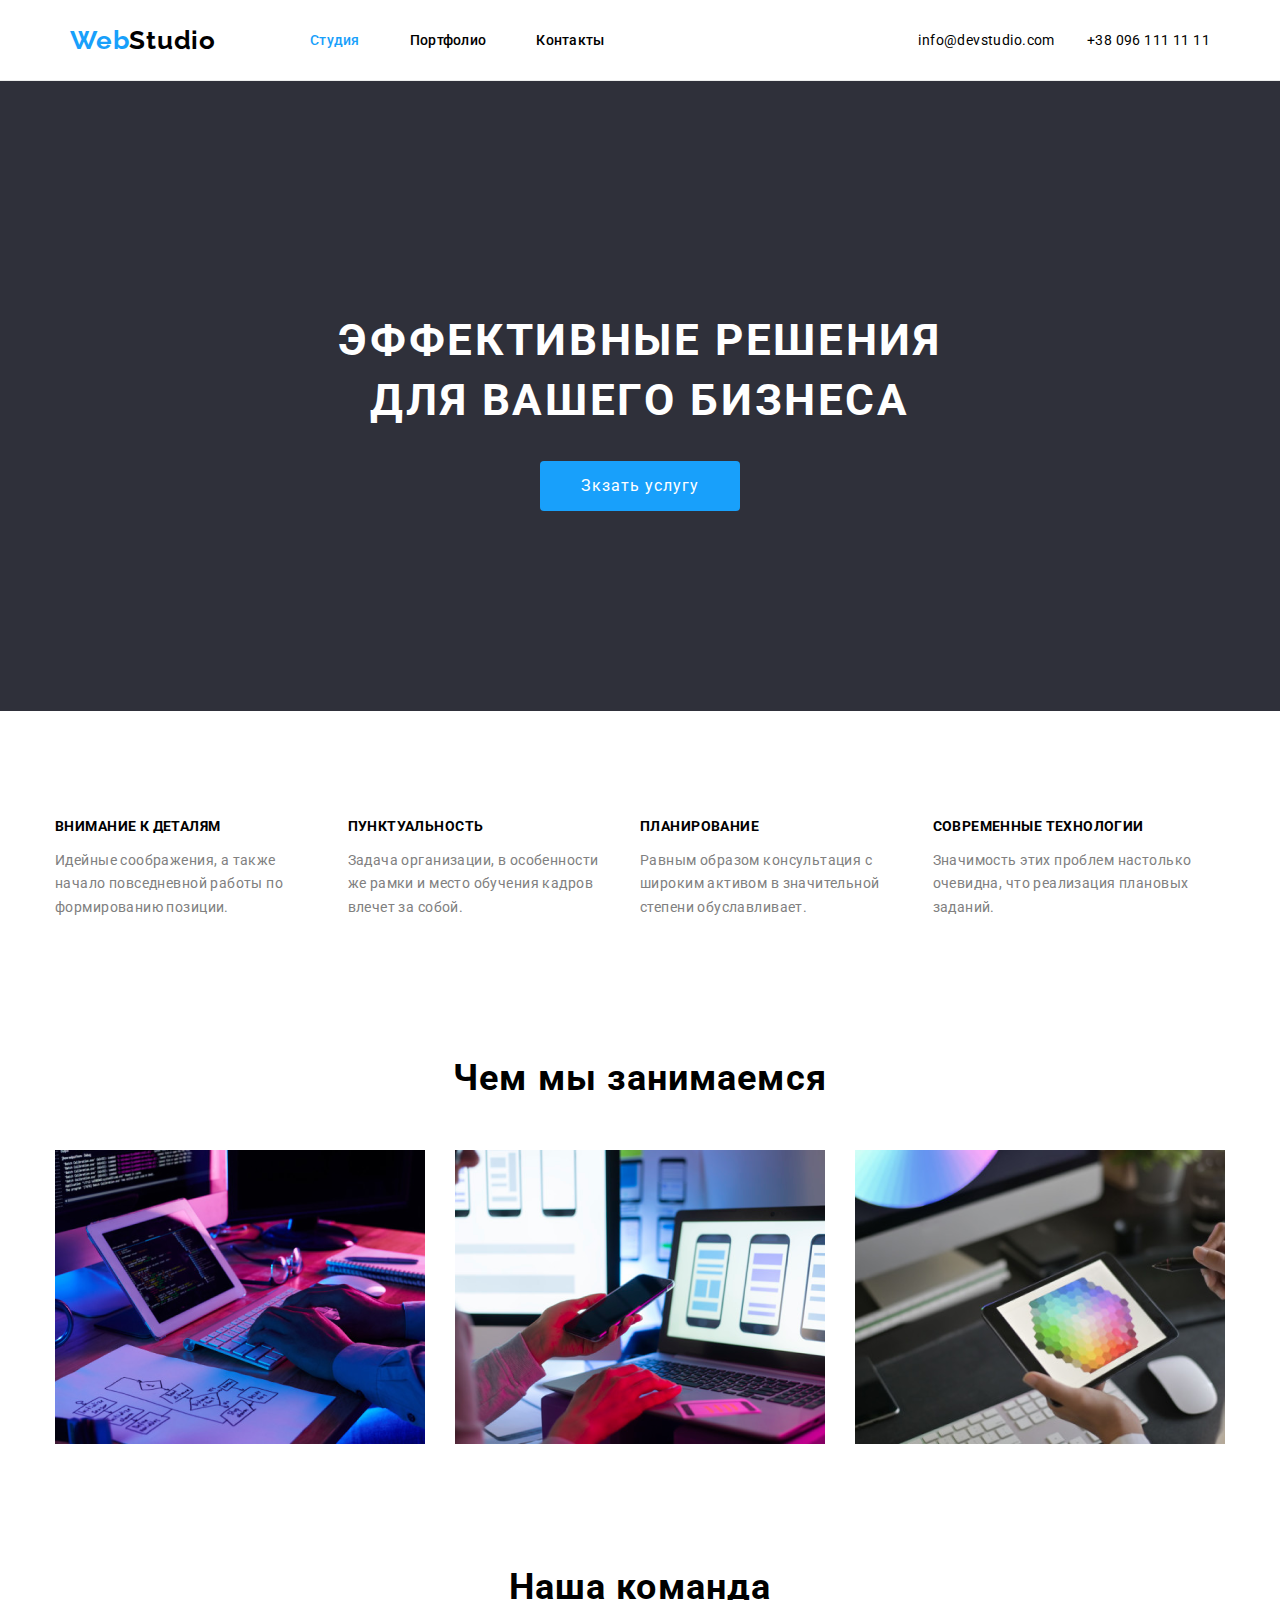
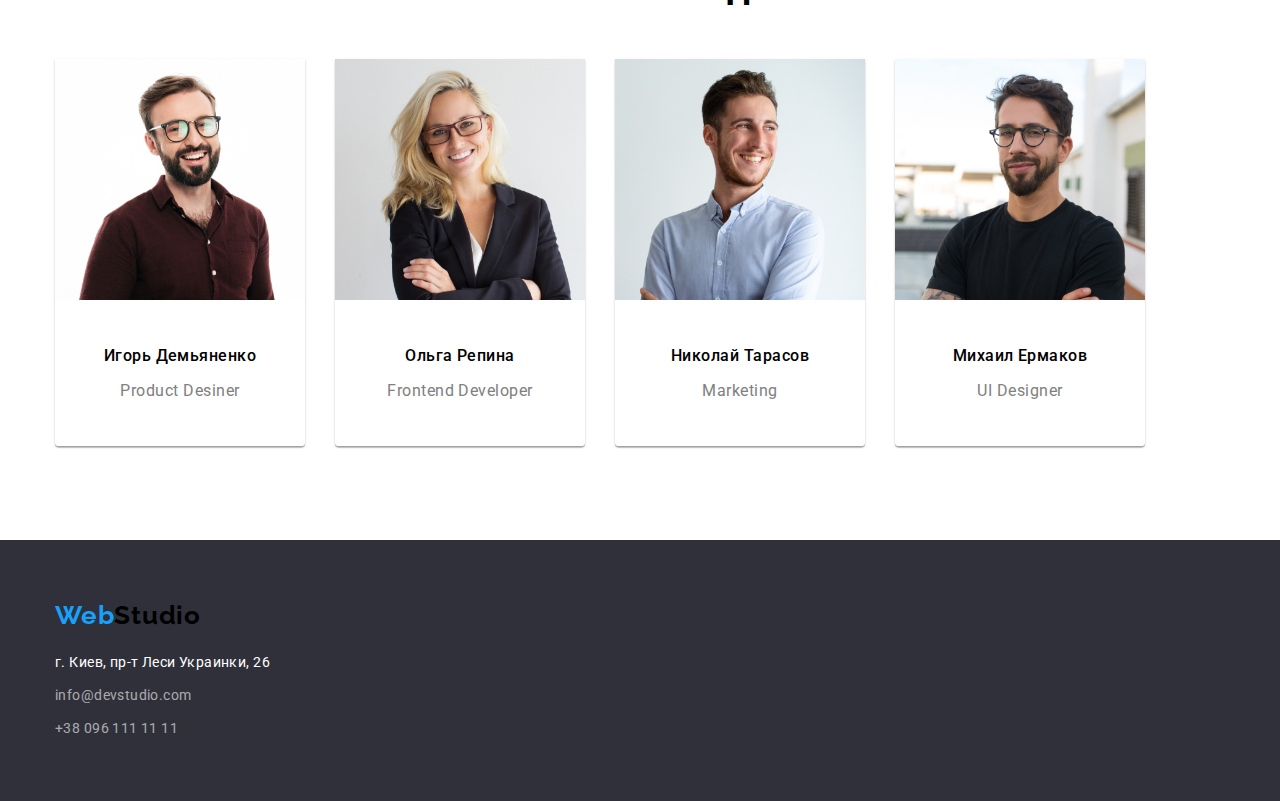
==== index.html @ 3cc39a69 "new hw" ====
<!DOCTYPE html>
<html lang="en">
<head>
    <meta charset="UTF-8">
    <meta name="viewport" content="width=device-width, initial-scale=1.0">
    <title>Document</title>
<link rel="preconnect" href="https://fonts.gstatic.com">
<link
    href="https://fonts.googleapis.com/css2?family=Raleway:wght@400;700;900&family=Roboto:wght@400;500;700;900&display=swap"
    rel="stylesheet">
    <link rel="stylesheet" href="https://cdnjs.cloudflare.com/ajax/libs/modern-normalize/1.0.0/modern-normalize.min.css">
    <link rel="stylesheet" href="./style.css">
</head>
<body>
    <header class="page-header">
            <div class="container header flex">
         <nav class="container main-nav flex">    
            <a href="/" class="logo-web">Web<span class="logo-studio">Studio</span></a>

             <ul class="site-nav list flex">
                 <li class="nav-item"> 
                     <a class="nav-link current" href=""class="link">Студия</a></li>
                <li class="nav-item"> <a class="nav-link" href="./portfolio.html" class="link">Портфолио</a></li>
            <li class="nav-item"> <a class="nav-link" href="" class="link">Контакты</a></li>
            </ul>
            
            <ul class="auth-nav list flex">
                <li class="item"><a href=""class="link">info@devstudio.com</a></li>
                <li class="item"><a href=""class="link">+38 096 111 11 11</a></li>
            </ul>
            </nav>
        </div>
         </header>
         <main>
             <section class="hero">
                 <div class="hero-container">
                 <h1 class="main-title">Эффективные решения <br> для вашего бизнеса</h1>
               <a href="" class="btn-hero"> Зкзать услугу </a>
            </div>
             </section>
             <section class="section">
                 <div class="container advantages">
                 <ul class="advantages-list list">
                     <li class="item">
                         <h3 class="advantages-title">Внимание к деталям</h3>
                         <p class="advantages-contente">Идейные соображения, а также начало повседневной работы по формированию позиции.</p>
                     </li>
                    <li class="item">
                        <h3 class="advantages-title" >Пунктуальность</h3>
                        <p class="advantages-contente" >Задача организации, в особенности же рамки и место обучения кадров влечет за собой.</p>
                    </li>
                    <li class="item">
                        <h3 class="advantages-title" >Планирование</h3>
                        <p class="advantages-contente" >Равным образом консультация с широким активом в значительной степени обуславливает.</p>
                    </li>
                    <li class="item">
                        <h3 class="advantages-title">Современные технологии</h3>
                        <p class="advantages-contente">Значимость этих проблем настолько очевидна, что реализация плановых заданий.</p>
                    </li>
                 </ul>  
                </div>
             </section>
          
             <section class="section">
                 <div class="container">
                 <h2 class="section-title">Чем мы занимаемся</h2>
                 <ul class="activiti-list list flex">
                     <li class="activiti-item">
                         <img src="./img/box 1.png" alt="" width="370">
                     </li>
                     <li class="activiti-item" ><img src="./img/img.png" alt="" width="370" >

                     </li>
                     <li class="activiti-item"><img src="./img/img (1).png" alt="" width="370"></li>
                                                 
                </ul> 
             </section>
            <section>
                <div class="container comanda" >
                <h2 class="section-title">Наша команда</h2>
                <ul class="our-comanda list">
                    <li class="our-comanda-item">
                        <img src="./img/img.jpg" alt="Игорь Демьяненко" width="250">

                        <div class="comanda-card">

                        <h3 class="name">Игорь Демьяненко</h3>
                        <p class="profession">Product Desiner</p>

                       </div>
                    </li>
                    <li class="our-comanda-item">
                        <img src="./img/imgk.jpg" alt="Ольга Репина" width="250">

                        <div class="comanda-card">

                        <h3 class="name">Ольга Репина</h3>
                    <p class="profession">Frontend Developer</p>
                </div>
                </li>
                    <li class="our-comanda-item">
                        <img src="./img/img (1).jpg" alt="Николай Тарасов" width="250">

                        <div class="comanda-card" >
                        <h3 class="name">Николай Тарасов</h3>
                        <p class="profession">Marketing</p>
                    </div>
                    </li>
                    <li class="our-comanda-item">
                        <img src="./img/mi.jpg" alt="Михаил Ермаков" width="250">
                        <div class="comanda-card">
                        <h3 class="name">Михаил Ермаков</h3>
                        <p class="profession">UI Designer</p>
                    </div>
                    </li>
                </ul>
            </div>
            </section>
         </main>
         <footer class="page-footer">
           <div class="container">
                <a  href="/" class="logo-web">Web<span class="logo-studio">Studio</span></a>
            <address>
                <ul class="contact-footer list">
                    <li class="item">
                        <a class="address" href="">г. Киев, пр-т Леси Украинки, 26</a></li>
                    <li class="item">
                        <a class="contact-link" href="">info@devstudio.com</a></li>
                    <li class="item"><a class="contact-link" href="">+38 096 111 11 11</a></li>
                </ul>
            </address>
        </div>
         </footer>
        
</body>
</html>
---- style.css ----
html {
  box-sizing: border-box;
}

*,
*::before,
*::after {
  box-sizing: border-box;
}

body {
  background-color: var(--primery-white-color);
  font-family: "Roboto", sans-serif;
  font-size: 14px;
  line-height: 1.17;
  letter-spacing: 0.03em;
}
section {
  display: block;
}
.list {
  list-style: none;
}
.page-header {
  border-bottom: 1px solid #ececec;
}
ul {
  padding-inline-start: 0px;
  margin: 0px;
  list-style: none;
}
.hero-container {
  width: 700px;
  text-align: center;
  margin-right: auto;
  margin-left: auto;
  padding-top: 200px;
  padding-bottom: 200px;
}
.logo-studio {
  color: #000;
  font-family: "Raleway", sans-serif;
  font-weight: bold;
  font-size: 26px;
  line-height: 1.19;
  letter-spacing: 0.03em;
  text-decoration: none;
}
.logo-web {
  color: var(--acent-color);
  font-family: "Raleway", sans-serif;
  font-weight: bold;
  font-size: 26px;
  line-height: 1.19;
  letter-spacing: 0.03em;
  text-decoration: none;
}
.container {
  width: 1200px;
  padding-left: 15px;
  padding-right: 15px;
  margin-left: auto;
  margin-right: auto;
}
.main-nav {
  display: flex;
  align-items: center;
}
.site-nav .link {
  padding-top: 32px;
  padding-bottom: 32px;

  color: var(--title-color);

  text-decoration: none;
}

.site-nav {
  display: flex;
  margin-left: 94px;
}
.nav-item {
  margin-right: 50px;
}
.nav-link {
  display: block;
  padding-top: 32px;
  padding-bottom: 32px;
  font-weight: 500;
  letter-spacing: 0.02em;
  color: var(--title-color);
  text-decoration: none;
}
.advantages {
  padding-top: 94px;
  padding-bottom: 94px;
}
.advantages-list {
  display: flex;
}
.advantages-list .item {
  width: 270px;
  margin-right: 30px;
}
.advantages-title {
  color: var(--title-color);
  font-weight: 700;
  font-size: 14px;
  line-height: 1.14;
  letter-spacing: 0.03em;
  text-transform: uppercase;
  margin-bottom: 10px;
}
.advantages-contente {
  color: gray;
  font-weight: 400;
  font-size: 14px;
  line-height: 1.7;
  letter-spacing: 0.03em;
}
.site-nav .item:not(:last-child) {
  margin-right: 50px;
}
.our-comanda {
  display: flex;
}

.our-comanda-item:not(:last-child) {
  margin-right: 30px;
}
.our-comanda-item {
  box-shadow: 0px 1px 3px rgba(0, 0, 0, 0.12), 0px 1px 1px rgba(0, 0, 0, 0.14),
    0px 2px 1px rgba(0, 0, 0, 0.2);
  border-radius: 0px 0px 4px 4px;
  overflow: hidden;
}
img {
  display: block;
  max-width: 100%;
  height: auto;
}

.nav-link:hover,
.nav-link:focus,
.contacts-link:hover,
.contacts-link:focus,
.nav-link.current,
.filter-button.current {
  color: var(--acent-color);
  text-decoration: none;
}

.flex {
  display: flex;
  align-items: center;
}

.activiti-item:not(:last-child) {
  margin-right: 30px;
}

.activiti-item {
  width: calc((100%-60px) / 3);
}

.comanda {
  padding-top: 94px;
  padding-bottom: 94px;
  text-align: center;
}
.comanda-card {
  background-color: var(--ptimary-text-color);
  padding: 30px 0px;
}
.name {
  color: var(--title-color);
  font-weight: 500;
  font-size: 16px;
  line-height: 1.2;
  letter-spacing: 0.03em;
  margin-bottom: 10px;
}
.profession {
  color: gray;
  font-weight: 400;
  font-size: 16px;
  line-height: 1.2;
  letter-spacing: 0.03em;
}
.section-title {
  color: var(--title-color);
  font-family: "Roboto", sans-serif;
  margin-bottom: 50px;
  font-weight: 700;
  font-size: 36px;
  line-height: 1.16;
  letter-spacing: 0.03em;
  text-align: center;
}

.specialists {
  color: var(--title-color);
  margin-bottom: 10px;
  font-weight: 500;
}
.auth-nav body {
  font-family: "Roboto", sans-serif;
  color: var(--title-color);
  text-decoration: none;
}

.auth-nav {
  display: flex;
  margin-left: auto;
}

.auth-nav .link:hover,
.auth-nav .link:focus,
.auth-nav .link {
  color: var(--title-color);
  text-decoration: none;
}
.auth-nav .item + .item {
  margin-left: 32px;
}

.hero {
  text-align: center;
  background-color: #2f303a;
}
.btn {
  width: 200px;
  height: 26px;
  font-weight: 500px;
  font-size: 16px;
  line-height: 1.25;
  text-decoration: none;
  color: white;
  background-color: var(--acent-color);
  border-radius: 4px;
  display: flex;
  justify-content: center;
  align-items: center;
}
.btn-hero {
  min-width: 200px;
  padding: 10px 32px;

  font-weight: 700px;
  font-size: 16px;

  line-height: 1.88;
  text-decoration: none;
  color: white;
  background-color: var(--acent-color);
  border-radius: 4px;
  border: transparent;
  display: inline-block;
  letter-spacing: 00.06em;
  align-items: center;
  text-align: center;
}

.btn-nav {
  width: 200px;
  height: 26px;
  font-weight: 500px;
  font-size: 16px;
  line-height: 1.25;
  text-decoration: none;
  color: black;
  background-color: white;
  border-radius: 4px;
  display: flex;
  justify-content: center;
  align-items: center;
}
.main-title {
  margin-bottom: 30px;
  text-transform: uppercase;
  font-weight: 900px;
  font-size: 44px;
  text-align: center;
  line-height: 1.36;
  letter-spacing: 00.06em;
  color: #ffffff;
}

.filters {
  text-decoration: none;
  list-style: none;
  font-family: "Roboto", sans-serif;
}
.filters-list {
  display: flex;
  justify-content: center;
  margin-bottom: 50px;
}
.picture {
  text-decoration: none;
  list-style: none;
  font-family: "Roboto", sans-serif;
}
.picture-list {
  flex-wrap: wrap;
  display: flex;
}
.picture-card {
  display: block;
  margin-right: 30px;
  margin-bottom: 30px;
}

.picture-card:not(:nth-child(3n)) {
  margin-right: 30px;
}
.picture-card {
  width: calc(100% / 3 - 60px);
}
.portfolio-section {
  padding-top: 94px;
  padding-bottom: 94px;
  border-top: 1px solid #ececec;
}
:root {
  --title-color: #000;
  --ptimary-text-color: white;
  --main-text-color: #000;
  --acent-color: #18a0fb;
}
.page-footer {
  padding-top: 60px;
  padding-bottom: 60px;
  background-color: #2f303a;
}
.contact-footer {
  margin-top: 20px;
  line-height: 1.71;
}
.contact-footer .item + .item {
  margin-top: 9px;
}
.address {
  color: var(--ptimary-text-color);
  font-weight: 400;
  font-size: 14px;
  line-height: 1.5;
  letter-spacing: 0.03em;
  text-decoration: none;
  font-style: normal;
}
.contact-link {
  text-decoration: none;
  font-style: normal;
  color: rgba(255, 255, 255, 0.6);
  font-weight: 400;
  font-size: 14px;
  line-height: 1.5;
  letter-spacing: 0.03em;
}

.filter-item:not(:last-child) {
  margin-right: 8px;
}

.filter-item {
  padding: 6px 22px;
  border-radius: 2px;
  text-align: center;
  background-color: #ececec;
  font-weight: 500;
  font-size: 16px;
  line-height: 1.62;
  align-items: center;
  text-decoration-color: black;
  color: #000;
}

.filter-button {
  text-decoration: none;
}
.picture-card-content {
  padding: 20px, 24px
  border-right: 1px solid #eeeeee;
  border-bottom: 1px solid #eeeeee;
  border-left: 1px solid #eeeeee;
  background-color: white;
}

.picture-card-title {
  color: var(--title-color);
  font-weight: 700;
  font-size: 18px;
  line-height: 2;
  letter-spacing: 0.06em;
}
.picture-card-text {
  color: #8b8686;
  font-weight: 400px;
  font-size: 16px;
  line-height: 1.87;
}
div {
  display: block;
}
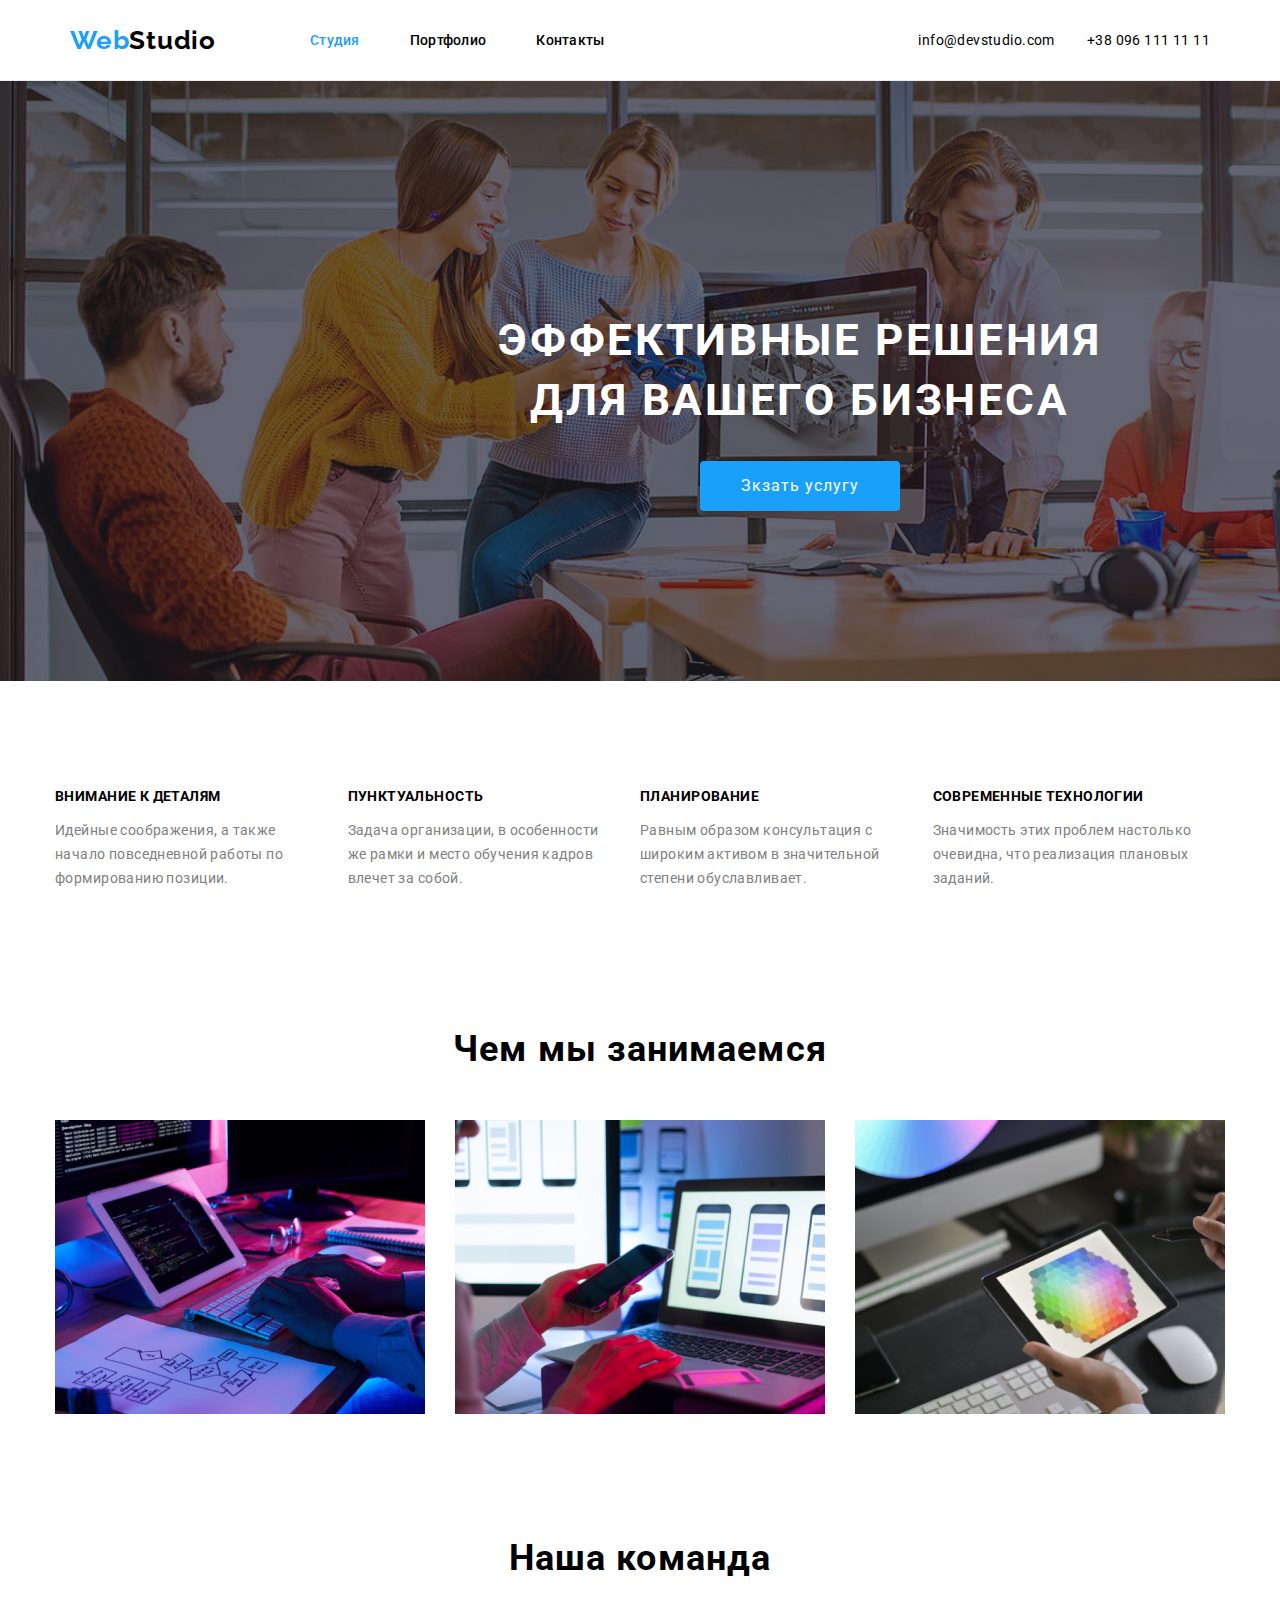
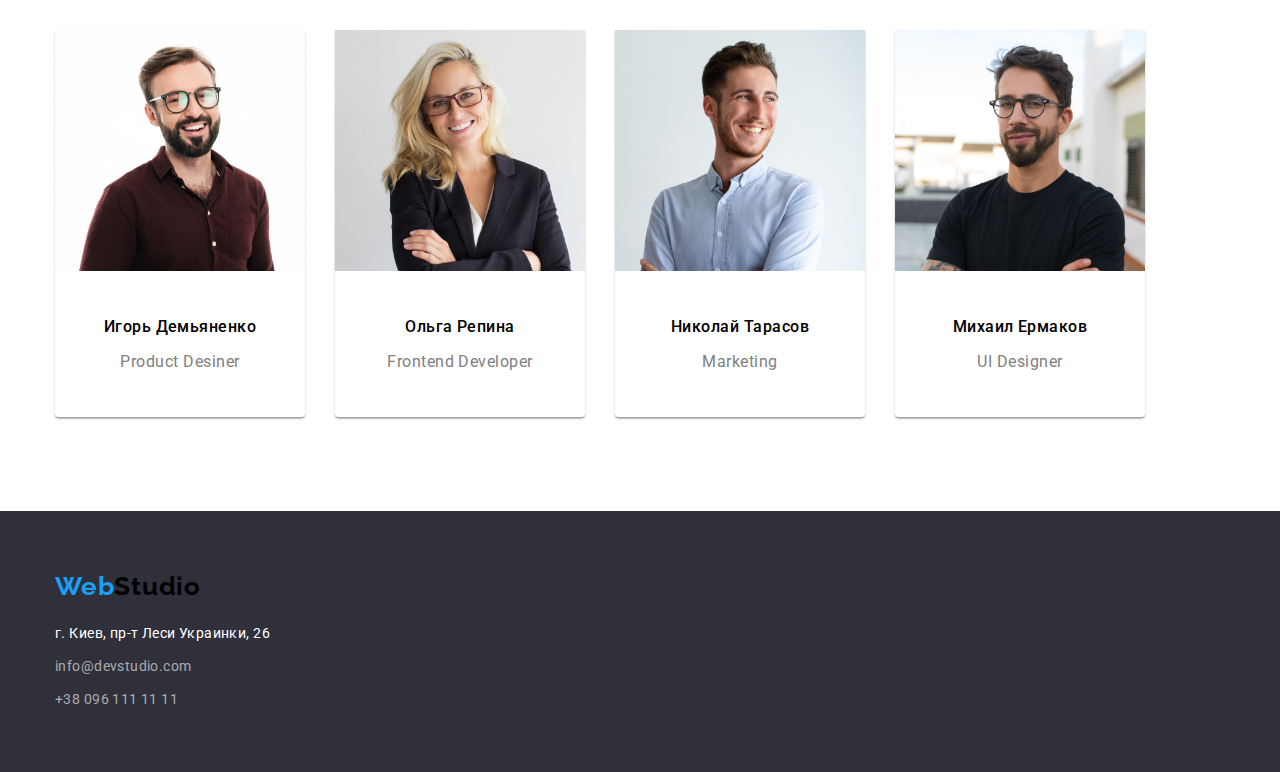
==== commit 2f589c9e: "add hero" ====
--- a/index.html
+++ b/index.html
@@ -32,7 +32,7 @@
         </div>
          </header>
          <main>
-             <section class="hero">
+         <section class="hero">
                  <div class="hero-container">
                  <h1 class="main-title">Эффективные решения <br> для вашего бизнеса</h1>
                <a href="" class="btn-hero"> Зкзать услугу </a>
--- a/style.css
+++ b/style.css
@@ -227,6 +227,7 @@
 .hero {
   text-align: center;
   background-color: #2f303a;
+  
 }
 .btn {
   width: 200px;
@@ -403,3 +404,15 @@
 div {
   display: block;
 }
+.hero{
+  width: 1600px;
+  height: 600px;
+  margin-left: auto;
+  margin-right: auto;
+ background-size: cover;
+ background-repeat: no-repeat;
+  background-image:linear-gradient(rgba(47, 48, 58, 0.4), rgba(47, 48, 58, 0.4)),  url(../img/hero.jpg);
+  
+}
+   
+  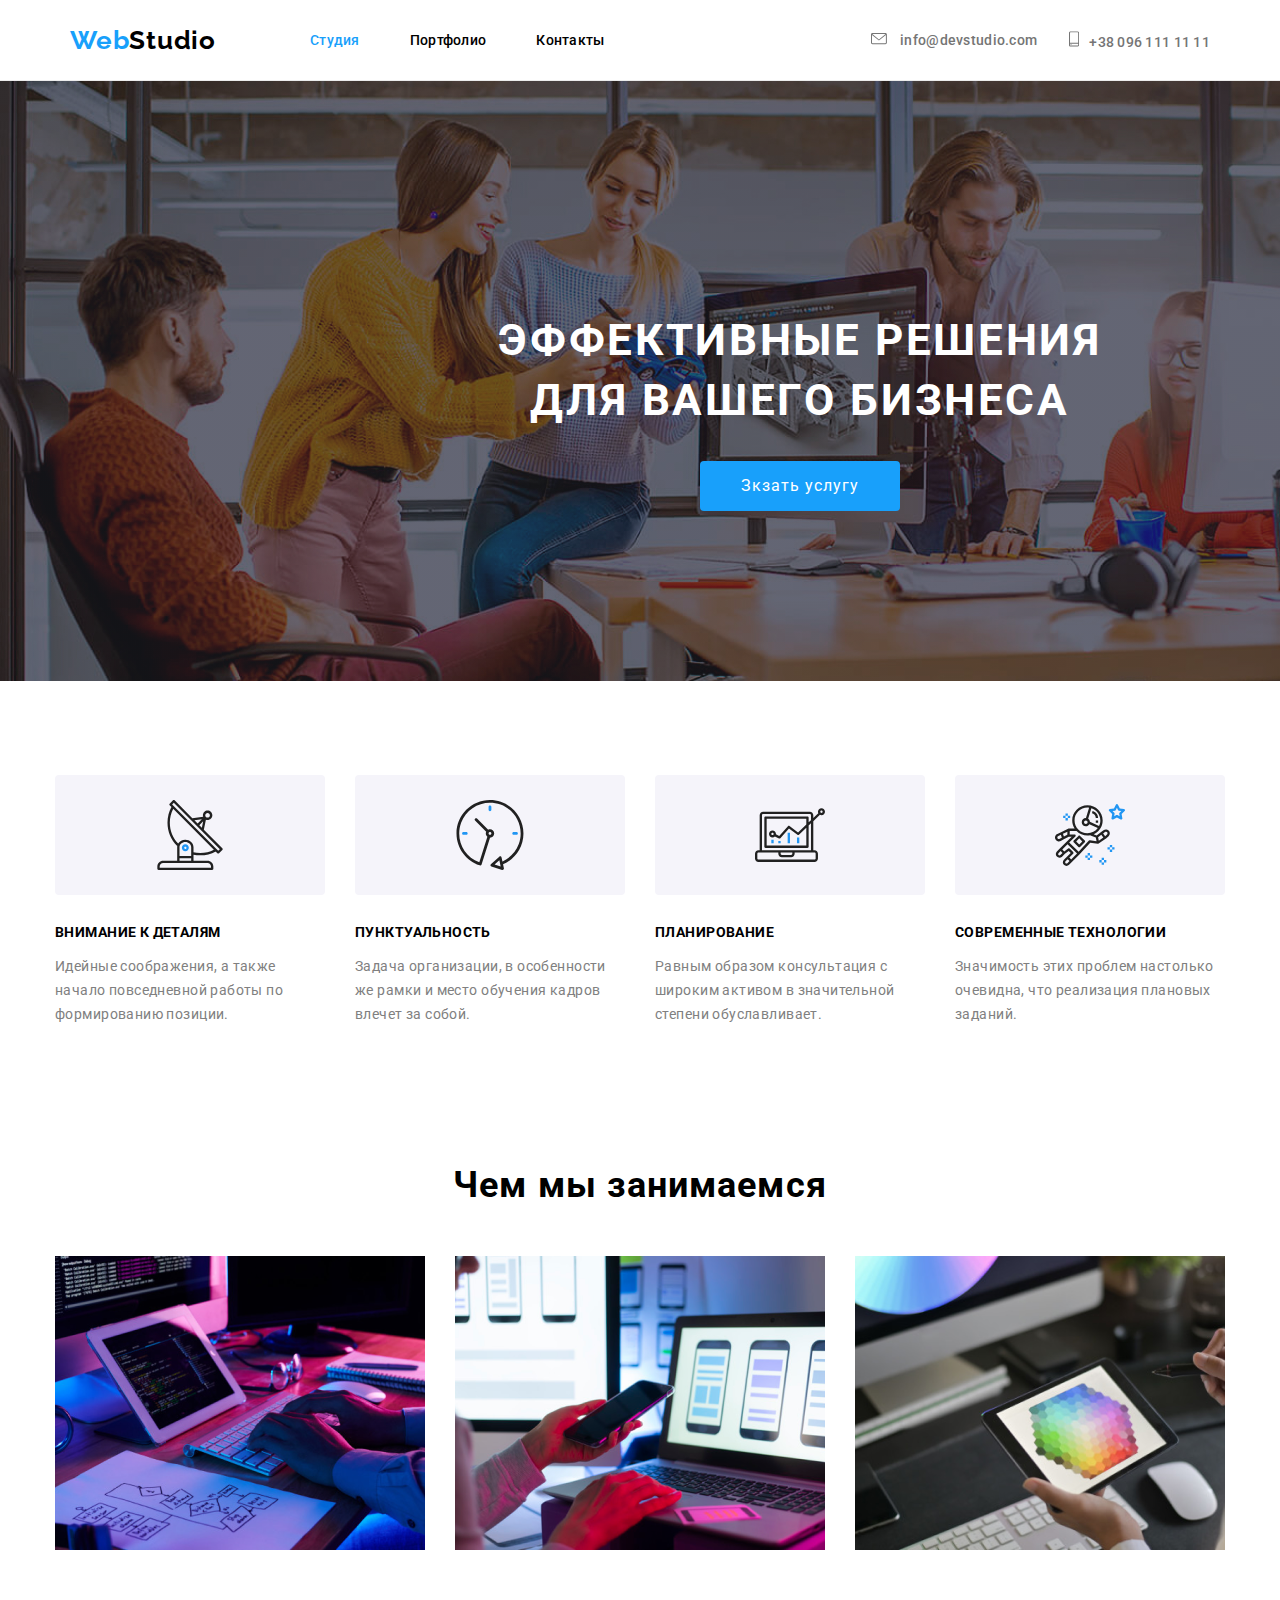
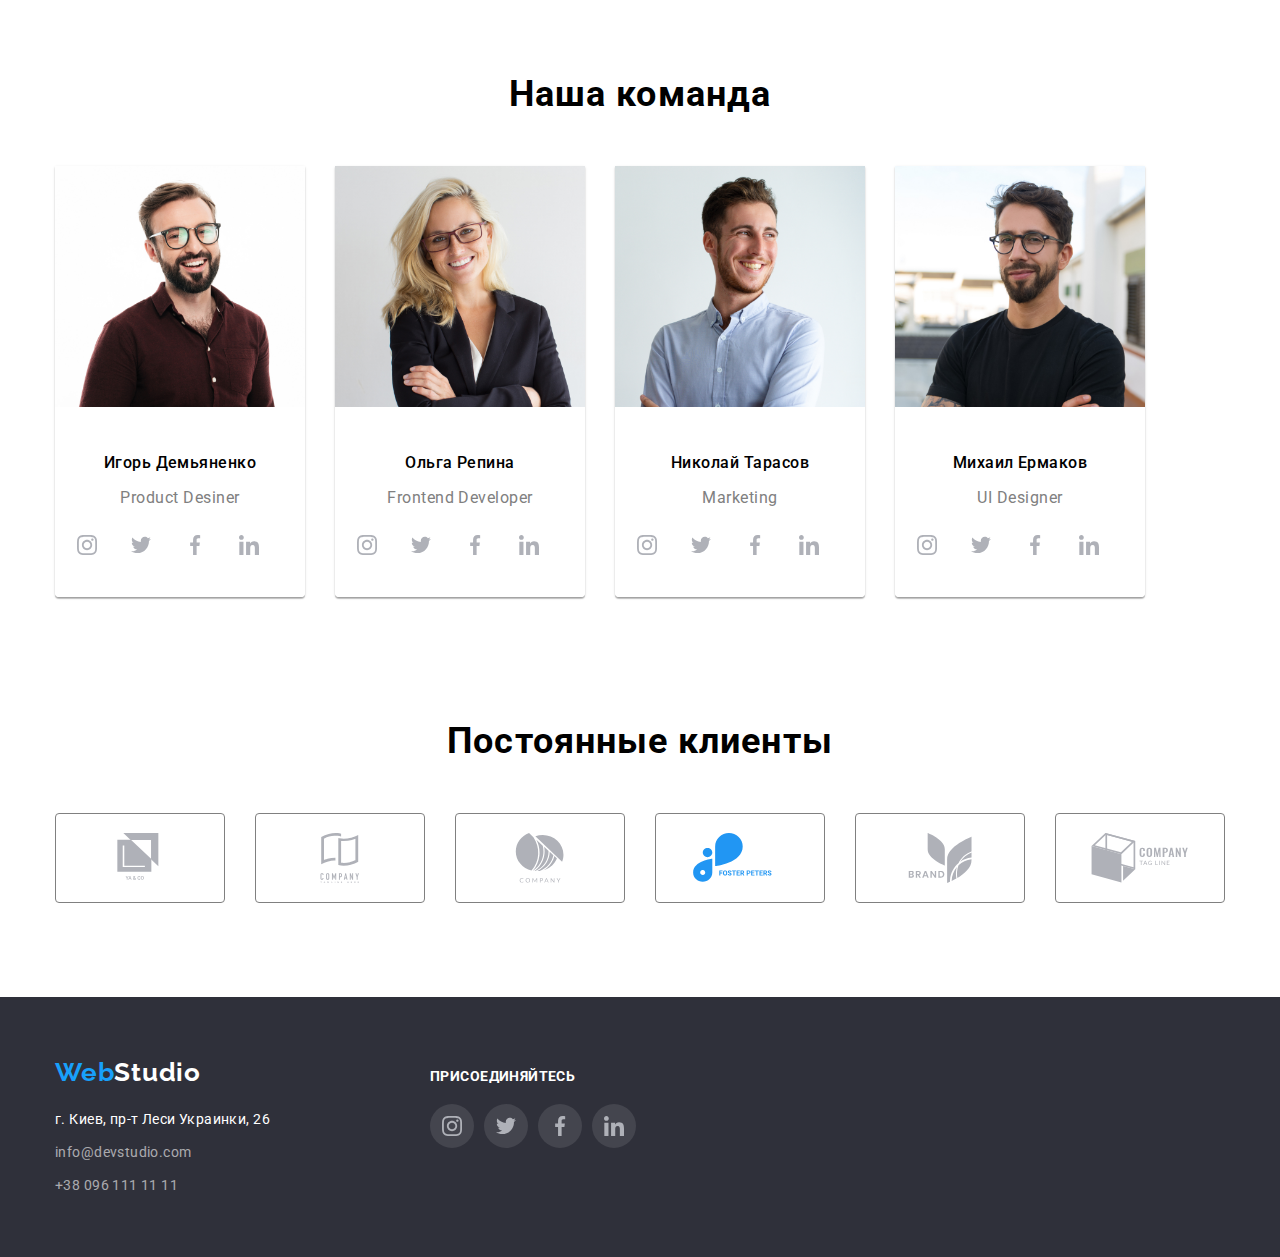
==== commit 857287f8: "add sprite" ====
--- a/index.html
+++ b/index.html
@@ -25,8 +25,17 @@
             </ul>
             
             <ul class="auth-nav list flex">
-                <li class="item"><a href=""class="link">info@devstudio.com</a></li>
-                <li class="item"><a href=""class="link">+38 096 111 11 11</a></li>
+                <li class="item">
+                    <a class="nav" href=""class="link"> 
+                        <svg class="envelop"> 
+                            <use href="./img/icon/symbol-defs.svg#icon-envelope"></use>
+                    </svg> info@devstudio.com </a></li>
+               
+                    <li class="item">
+                    <a class="nav" href=""class="link"> 
+                        <svg class="tel"> 
+                        <use href="./img/icon/symbol-defs.svg#icon-smartphone"></use>
+                    </svg>+38 096 111 11 11</a></li>
             </ul>
             </nav>
         </div>
@@ -42,18 +51,38 @@
                  <div class="container advantages">
                  <ul class="advantages-list list">
                      <li class="item">
+                         <div class="icon-box">
+                             <svg class="icon">
+                                 <use href="./img/icon/symbol-defs.svg#icon-antenna"></use>
+                             </svg>
+                         </div>
                          <h3 class="advantages-title">Внимание к деталям</h3>
                          <p class="advantages-contente">Идейные соображения, а также начало повседневной работы по формированию позиции.</p>
                      </li>
                     <li class="item">
+                        <div class="icon-box">
+                            <svg class="icon">
+                                <use href="./img/icon/symbol-defs.svg#icon-clock"></use>
+                            </svg>
+                        </div>
                         <h3 class="advantages-title" >Пунктуальность</h3>
                         <p class="advantages-contente" >Задача организации, в особенности же рамки и место обучения кадров влечет за собой.</p>
                     </li>
                     <li class="item">
+                        <div class="icon-box">
+                            <svg class="icon">
+                                <use href="./img/icon/symbol-defs.svg#icon-diagram"></use>
+                            </svg>
+                        </div>
                         <h3 class="advantages-title" >Планирование</h3>
                         <p class="advantages-contente" >Равным образом консультация с широким активом в значительной степени обуславливает.</p>
                     </li>
                     <li class="item">
+                        <div class="icon-box">
+                            <svg class="icon">
+                                <use href="./img/icon/symbol-defs.svg#icon-astronaut"></use>
+                            </svg>
+                        </div>
                         <h3 class="advantages-title">Современные технологии</h3>
                         <p class="advantages-contente">Значимость этих проблем настолько очевидна, что реализация плановых заданий.</p>
                     </li>
@@ -75,7 +104,7 @@
                                                  
                 </ul> 
              </section>
-            <section>
+            <section class="section">
                 <div class="container comanda" >
                 <h2 class="section-title">Наша команда</h2>
                 <ul class="our-comanda list">
@@ -86,6 +115,41 @@
 
                         <h3 class="name">Игорь Демьяненко</h3>
                         <p class="profession">Product Desiner</p>
+                        <div>
+                            <ul class="social-links" >
+                                 <li class="link-list" >
+                                     <a class="link" href="https://www.instagram.com">
+                                        <svg class="social-icon">
+                                            <use href="./img/icon/symbol-defs.svg#icon-instagram">
+                                            </use>
+                                        </svg>
+                                    </a>
+                                 </li>
+                                <li class="link-list" >
+                                     <a class="link" href="https://www.twitter.com">
+                                        <svg class="social-icon">
+                                            <use href="./img/icon/symbol-defs.svg#icon-twitter">
+                                            </use>
+                                        </svg>
+                                    </a> 
+                                </li>
+                                <li class="link-list" >
+                                     <a class="link" href="https://www.facebook.com">
+                                        <svg class="social-icon">
+                                            <use href="./img/icon/symbol-defs.svg#icon-facebook">
+                                            </use>
+                                        </svg>
+                                    </a>
+                                </li>
+                                <li class="link-list" >
+                                     <a class="link" href="https://www.linkedin.com">
+                                        <svg class="social-icon">
+                                            <use href="./img/icon/symbol-defs.svg#icon-linkedin">
+                                            </use>
+                                        </svg>
+                                    </a></li>
+                            </ul>
+                        </div>
 
                        </div>
                     </li>
@@ -96,6 +160,42 @@
 
                         <h3 class="name">Ольга Репина</h3>
                     <p class="profession">Frontend Developer</p>
+                    <div>
+                        <ul class="social-links">
+                            <li class="link-list">
+                                <a class="link" href="https://www.instagram.com">
+                                    <svg class="social-icon">
+                                        <use href="./img/icon/symbol-defs.svg#icon-instagram">
+                                        </use>
+                                    </svg>
+                                </a>
+                            </li>
+                            <li class="link-list">
+                                <a class="link" href="https://www.twitter.com">
+                                    <svg class="social-icon">
+                                        <use href="./img/icon/symbol-defs.svg#icon-twitter">
+                                        </use>
+                                    </svg>
+                                </a>
+                            </li>
+                            <li class="link-list">
+                                <a class="link" href="https://www.facebook.com">
+                                    <svg class="social-icon">
+                                        <use href="./img/icon/symbol-defs.svg#icon-facebook">
+                                        </use>
+                                    </svg>
+                                </a>
+                            </li>
+                            <li class="link-list">
+                                <a class="link" href="https://www.linkedin.com">
+                                    <svg class="social-icon">
+                                        <use href="./img/icon/symbol-defs.svg#icon-linkedin">
+                                        </use>
+                                    </svg>
+                                </a>
+                            </li>
+                        </ul>
+                    </div>
                 </div>
                 </li>
                     <li class="our-comanda-item">
@@ -104,6 +204,42 @@
                         <div class="comanda-card" >
                         <h3 class="name">Николай Тарасов</h3>
                         <p class="profession">Marketing</p>
+                        <div>
+                            <ul class="social-links">
+                                <li class="link-list">
+                                    <a class="link" href="https://www.instagram.com">
+                                        <svg class="social-icon">
+                                            <use href="./img/icon/symbol-defs.svg#icon-instagram">
+                                            </use>
+                                        </svg>
+                                    </a>
+                                </li>
+                                <li class="link-list">
+                                    <a class="link" href="https://www.twitter.com">
+                                        <svg class="social-icon">
+                                            <use href="./img/icon/symbol-defs.svg#icon-twitter">
+                                            </use>
+                                        </svg>
+                                    </a>
+                                </li>
+                                <li class="link-list">
+                                    <a class="link" href="https://www.facebook.com">
+                                        <svg class="social-icon">
+                                            <use href="./img/icon/symbol-defs.svg#icon-facebook">
+                                            </use>
+                                        </svg>
+                                    </a>
+                                </li>
+                                <li class="link-list">
+                                    <a class="link" href="https://www.linkedin.com">
+                                        <svg class="social-icon">
+                                            <use href="./img/icon/symbol-defs.svg#icon-linkedin">
+                                            </use>
+                                        </svg>
+                                    </a>
+                                </li>
+                            </ul>
+                        </div>
                     </div>
                     </li>
                     <li class="our-comanda-item">
@@ -111,24 +247,157 @@
                         <div class="comanda-card">
                         <h3 class="name">Михаил Ермаков</h3>
                         <p class="profession">UI Designer</p>
+                        <div>
+                            <ul class="social-links">
+                                <li class="link-list">
+                                    <a class="link" href="https://www.instagram.com">
+                                        <svg class="social-icon">
+                                            <use href="./img/icon/symbol-defs.svg#icon-instagram">
+                                            </use>
+                                        </svg>
+                                    </a>
+                                </li>
+                                <li class="link-list">
+                                    <a class="link" href="https://www.twitter.com">
+                                        <svg class="social-icon">
+                                            <use href="./img/icon/symbol-defs.svg#icon-twitter">
+                                            </use>
+                                        </svg>
+                                    </a>
+                                </li>
+                                <li class="link-list">
+                                    <a class="link" href="https://www.facebook.com">
+                                        <svg class="social-icon">
+                                            <use href="./img/icon/symbol-defs.svg#icon-facebook">
+                                            </use>
+                                        </svg>
+                                    </a>
+                                </li>
+                                <li class="link-list">
+                                    <a class="link" href="https://www.linkedin.com">
+                                        <svg class="social-icon">
+                                            <use href="./img/icon/symbol-defs.svg#icon-linkedin">
+                                            </use>
+                                        </svg>
+                                    </a>
+                                </li>
+                            </ul>
+                        </div>
                     </div>
                     </li>
                 </ul>
             </div>
             </section>
+            <section class="">
+                <div class="container">
+                    <h2 class="section-title">Постоянные клиенты</h2>
+                    <ul class="clients">
+                        <li class="clients-wrapper"> 
+                            <a class="clients-icons" href="">
+                             <svg class="clients-icon"> 
+                                 <use href="./img/icon/symbol-defs.svg#icon-logo-1">
+
+                        </use>
+                        </svg>
+                        </a> 
+                        </li>
+                        <li class="clients-wrapper"> 
+                            <a class="clients-icons" href="">
+                             <svg class="clients-icon"> 
+                                 <use href="./img/icon/symbol-defs.svg#icon-logo-2">
+
+                        </use>
+                        </svg>
+                        </a>
+                    </li>
+                        <li class="clients-wrapper"> 
+                            <a class="clients-icons" href="">
+                             <svg class="clients-icon"> 
+                                 <use href="./img/icon/symbol-defs.svg#icon-logo-3">
+
+                        </use>
+                        </svg>
+                        </a>
+                    </li>
+                        <li class="clients-wrapper"> 
+                            <a class="clients-icons" href="">
+                             <svg class="clients-icon"> 
+                                 <use href="./img/icon/symbol-defs.svg#icon-logo-4">
+
+                        </use>
+                        </svg>
+                        </a>
+                    </li>
+                        <li class="clients-wrapper"> 
+                            <a class="clients-icons" href="">
+                             <svg class="clients-icon"> 
+                                 <use href="./img/icon/symbol-defs.svg#icon-logo-5">
+
+                        </use>
+                        </svg>
+                        </a>
+                    </li>
+                        <li class="clients-wrapper"> 
+                            <a class="clients-icons" href="">
+                             <svg class="clients-icon"> 
+                                 <use href="./img/icon/symbol-defs.svg#icon-logo-6">
+
+                        </use>
+                        </svg>
+                        </a>
+                    </li>
+                    </ul>
+            </section>
          </main>
          <footer class="page-footer">
-           <div class="container">
-                <a  href="/" class="logo-web">Web<span class="logo-studio">Studio</span></a>
+           <div class="container footer-container">
+               <div>
+                <a  href="/" class="logo-web">Web<span class="footer-logo-studio">Studio</span></a>
             <address>
-                <ul class="contact-footer list">
-                    <li class="item">
-                        <a class="address" href="">г. Киев, пр-т Леси Украинки, 26</a></li>
-                    <li class="item">
-                        <a class="contact-link" href="">info@devstudio.com</a></li>
-                    <li class="item"><a class="contact-link" href="">+38 096 111 11 11</a></li>
-                </ul>
-            </address>
+            <ul class="contact-footer list">
+                <li class="item">
+                    <a class="address" href="">г. Киев, пр-т Леси Украинки, 26</a>
+                </li>
+                <li class="item">
+                    <a class="contact-link" href="">info@devstudio.com</a>
+                </li>
+                <li class="item"><a class="contact-link" href="">+38 096 111 11 11</a></li>
+            </ul>
+            </address></div>
+                <div class="sociali-link">
+            <h3 class="ft-icon-title">присоединяйтесь</h3>
+            <ul class="list social-network">
+                
+            <li class="social-network-item">
+                <a class="social-network-link" href="">
+                    <svg class="social-icons-svg">
+                        <use href="./img/icon/symbol-defs.svg#icon-instagram"></use>
+                    </svg>
+                </a>
+            </li>
+            <li class="social-network-item">
+                <a class="social-network-link" href="">
+                    <svg class="social-icons-svg">
+                        <use href="./img/icon/symbol-defs.svg#icon-twitter"></use>
+                    </svg>
+                </a>
+            </li>
+            <li class="social-network-item">
+                <a class="social-network-link" href="">
+                    <svg class="social-icons-svg">
+                        <use href="./img/icon/symbol-defs.svg#icon-facebook"></use>
+                    </svg>
+                </a>
+            </li>
+            <li class="social-network-item">
+                <a class="social-network-link" href="">
+                    <svg class="social-icons-svg">
+                        <use href="./img/icon/symbol-defs.svg#icon-linkedin"></use>
+                    </svg>
+                </a>
+            </li>
+            </ul>
+        </div>
         </div>
          </footer>
         
--- a/style.css
+++ b/style.css
@@ -46,6 +46,15 @@
   letter-spacing: 0.03em;
   text-decoration: none;
 }
+.footer-logo-studio {
+  color: white;
+  font-family: "Raleway", sans-serif;
+  font-weight: bold;
+  font-size: 26px;
+  line-height: 1.19;
+  letter-spacing: 0.03em;
+  text-decoration: none;
+}
 .logo-web {
   color: var(--acent-color);
   font-family: "Raleway", sans-serif;
@@ -213,7 +222,16 @@
   display: flex;
   margin-left: auto;
 }
-
+.auth-nav a {
+  font-family: "Roboto", sans-serif;
+  font-style: normal;
+  font-weight: 500;
+  font-size: 14px;
+  line-height: 16px;
+  letter-spacing: 0.02em;
+  color: #757575;
+  text-decoration: none;
+}
 .auth-nav .link:hover,
 .auth-nav .link:focus,
 .auth-nav .link {
@@ -227,7 +245,6 @@
 .hero {
   text-align: center;
   background-color: #2f303a;
-  
 }
 .btn {
   width: 200px;
@@ -349,6 +366,7 @@
   letter-spacing: 0.03em;
   text-decoration: none;
   font-style: normal;
+  margin-right: 10px;
 }
 .contact-link {
   text-decoration: none;
@@ -381,7 +399,6 @@
   text-decoration: none;
 }
 .picture-card-content {
-  padding: 20px, 24px
   border-right: 1px solid #eeeeee;
   border-bottom: 1px solid #eeeeee;
   border-left: 1px solid #eeeeee;
@@ -394,25 +411,201 @@
   font-size: 18px;
   line-height: 2;
   letter-spacing: 0.06em;
+  padding-left: 10px;
+  padding-top: 20px;
 }
 .picture-card-text {
   color: #8b8686;
   font-weight: 400px;
   font-size: 16px;
   line-height: 1.87;
+  padding-left: 24px;
+  padding-bottom: 20px;
 }
 div {
   display: block;
 }
-.hero{
+
+.hero {
   width: 1600px;
   height: 600px;
   margin-left: auto;
   margin-right: auto;
- background-size: cover;
- background-repeat: no-repeat;
-  background-image:linear-gradient(rgba(47, 48, 58, 0.4), rgba(47, 48, 58, 0.4)),  url(../img/hero.jpg);
-  
-}
-   
-  +  background-size: cover;
+  background-repeat: no-repeat;
+  background-image: linear-gradient(
+      rgba(47, 48, 58, 0.4),
+      rgba(47, 48, 58, 0.4)
+    ),
+    url(../img/hero.jpg);
+}
+.tel {
+  display: inline-flex;
+  width: 10px;
+  height: 16px;
+  margin-right: 10px;
+  align-items: center;
+  fill: currentColor;
+}
+.envelop {
+  display: inline-flex;
+  width: 16px;
+  height: 12px;
+  margin-right: 10px;
+  align-items: center;
+  fill: currentColor;
+}
+.icon-box {
+  display: flex;
+  width: 270px;
+  height: 120px;
+  background-color: #f5f4fa;
+  border-radius: 4px;
+  margin-bottom: 30px;
+  justify-content: center;
+  align-items: center;
+}
+.icon {
+  width: 70px;
+  height: 70px;
+}
+.social-links {
+  display: flex;
+  box-sizing: border-box;
+  justify-content: space-between;
+  width: 206px;
+  height: 44px;
+  margin-right: auto;
+  margin-left: auto;
+}
+.link-list:not(:last-child) {
+  margin-right: 10px;
+}
+.link {
+  display: flex;
+  width: 44px;
+  height: 44px;
+  background-color: #ffffff;
+  border-radius: 50%;
+
+  align-items: center;
+}
+.social-icon {
+  fill: currentColor;
+  width: 20px;
+  height: 20px;
+}
+.clients {
+  display: flex;
+  justify-content: space-between;
+  align-items: baseline;
+  padding-bottom: 94px;
+}
+.clients-wrapper {
+  display: flex;
+  justify-content: center;
+  align-items: center;
+  width: 170px;
+  height: 90px;
+}
+
+.clients-wrapper:not(:last-child) {
+  margin-right: 30px;
+}
+.clients-icons {
+  display: flex;
+  align-items: center;
+  justify-content: center;
+  width: 170px;
+  height: 90px;
+  border: 1px solid gray;
+  border-radius: 4px;
+}
+.clients-icon {
+  height: 50px;
+  fill: currentColor;
+}
+
+.sociali-link {
+  padding-top: 12px;
+  margin-left: 150px;
+}
+.ft-icon-title {
+  display: block;
+  margin-top: 0;
+  margin-bottom: 20px;
+  font-weight: bold;
+  font-size: 14px;
+  line-height: 1.1;
+  letter-spacing: 0.03em;
+  text-transform: uppercase;
+  color: var(--ptimary-text-color);
+}
+.sociali-ft-icons {
+  display: flex;
+  margin-bottom: 30px;
+  justify-content: start;
+}
+.sociali-icons-wr:not(:last-child) {
+  margin-right: 10px;
+}
+.ft-icons .social-icons {
+  background: rgba(255, 255, 255, 0.1);
+  color: var(--icon-color-white);
+}
+.social-icons {
+  display: flex;
+  justify-content: center;
+  align-items: center;
+  width: 44px;
+  height: 44px;
+  border-radius: 50%;
+  color: grey;
+  transition: background-color 250ms cubic-bezier(0.4, 0, 0.2, 1),
+    color 250ms cubic-bezier(0.4, 0, 0.2, 1);
+}
+.ft-icons {
+  fill: currentColor;
+}
+
+.social-icon {
+  width: 20px;
+  height: 20px;
+  fill: currentColor;
+}
+.footer-container {
+  display: flex;
+  align-content: center;
+}
+.social-network {
+  display: flex;
+  justify-content: center;
+}
+.social-network-item {
+  background: rgba(255, 255, 255, 0.1);
+  border-radius: 50%;
+}
+.social-network-link {
+  display: flex;
+  justify-content: center;
+  align-items: center;
+  width: 44px;
+  height: 44px;
+  border-radius: 50%;
+}
+.social-icons-svg {
+  width: 20px;
+  height: 20px;
+  fill: gray;
+}
+.social-network-item:not(:last-child) {
+  margin-right: 10px;
+}
+
+.social-icons-svg:hover {
+  fill: currentColor;
+}
+
+.list social-network:hover {
+  fill: aqua;
+}
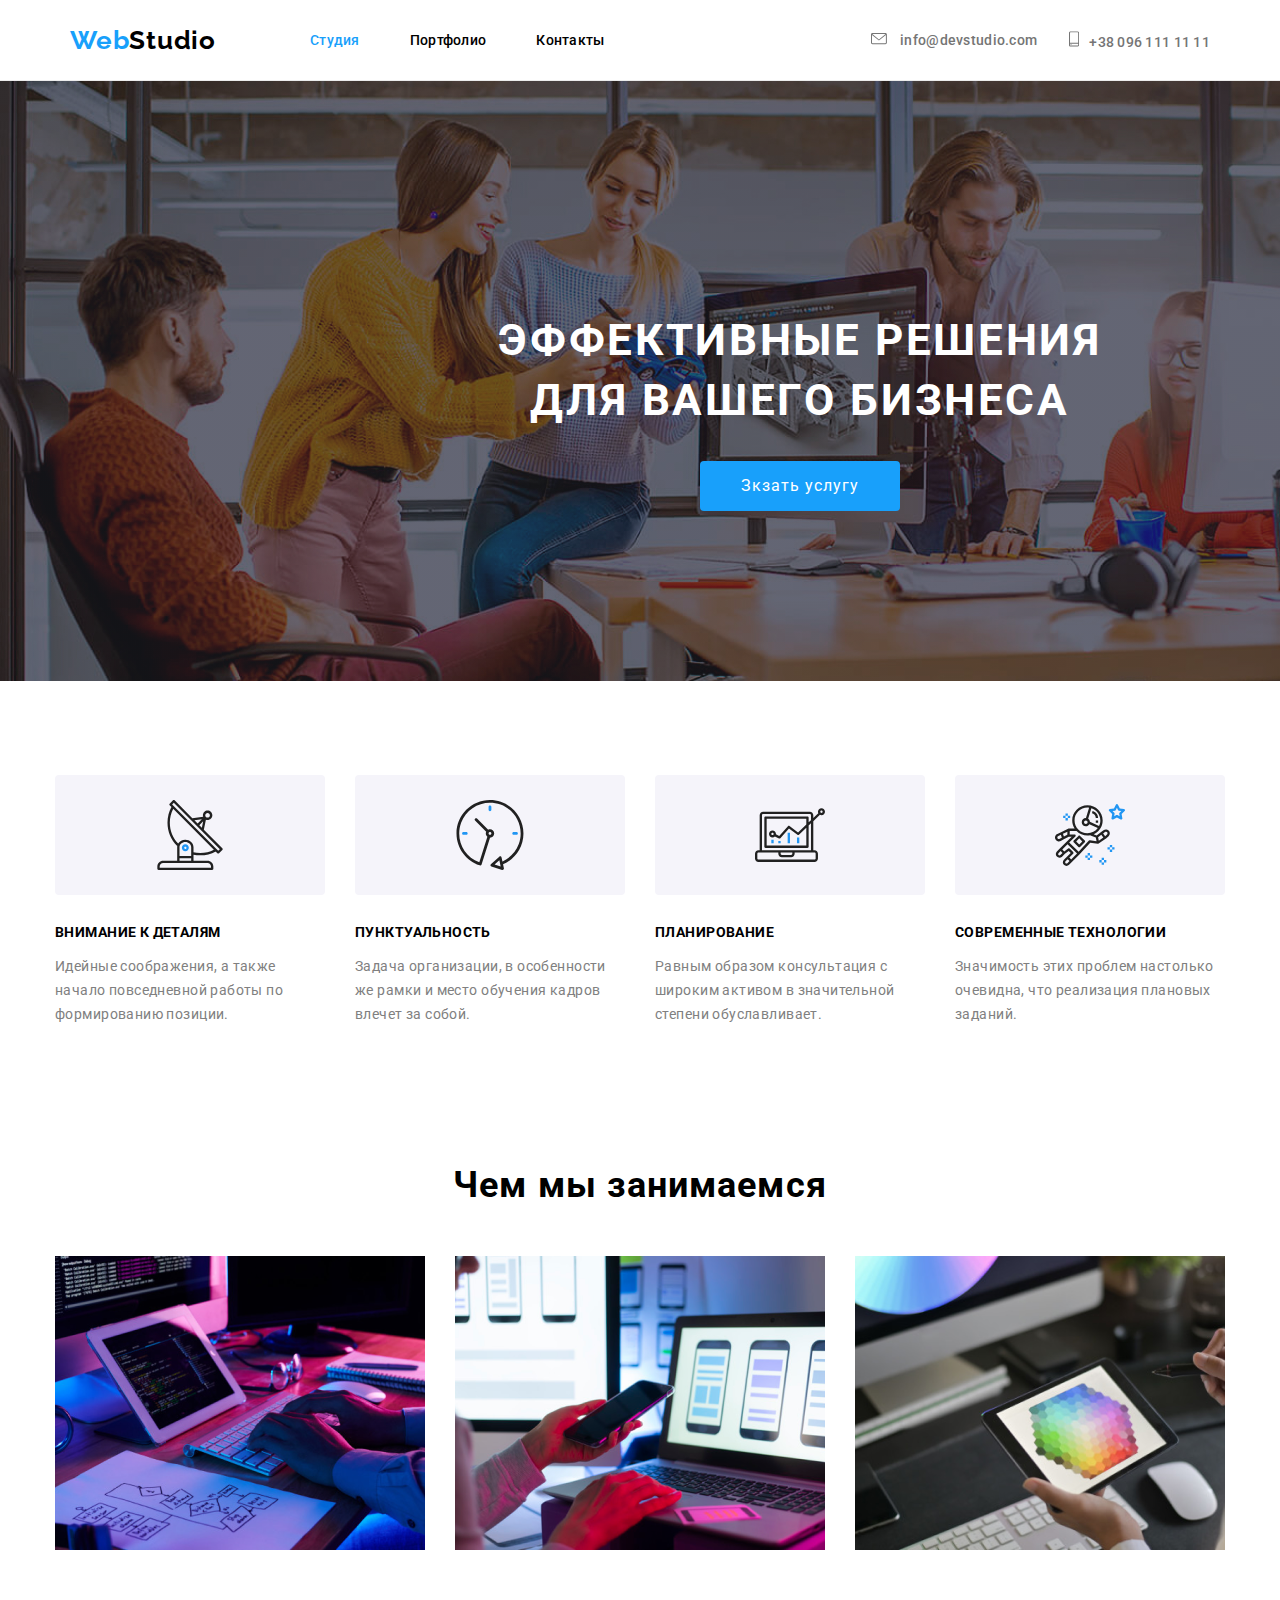
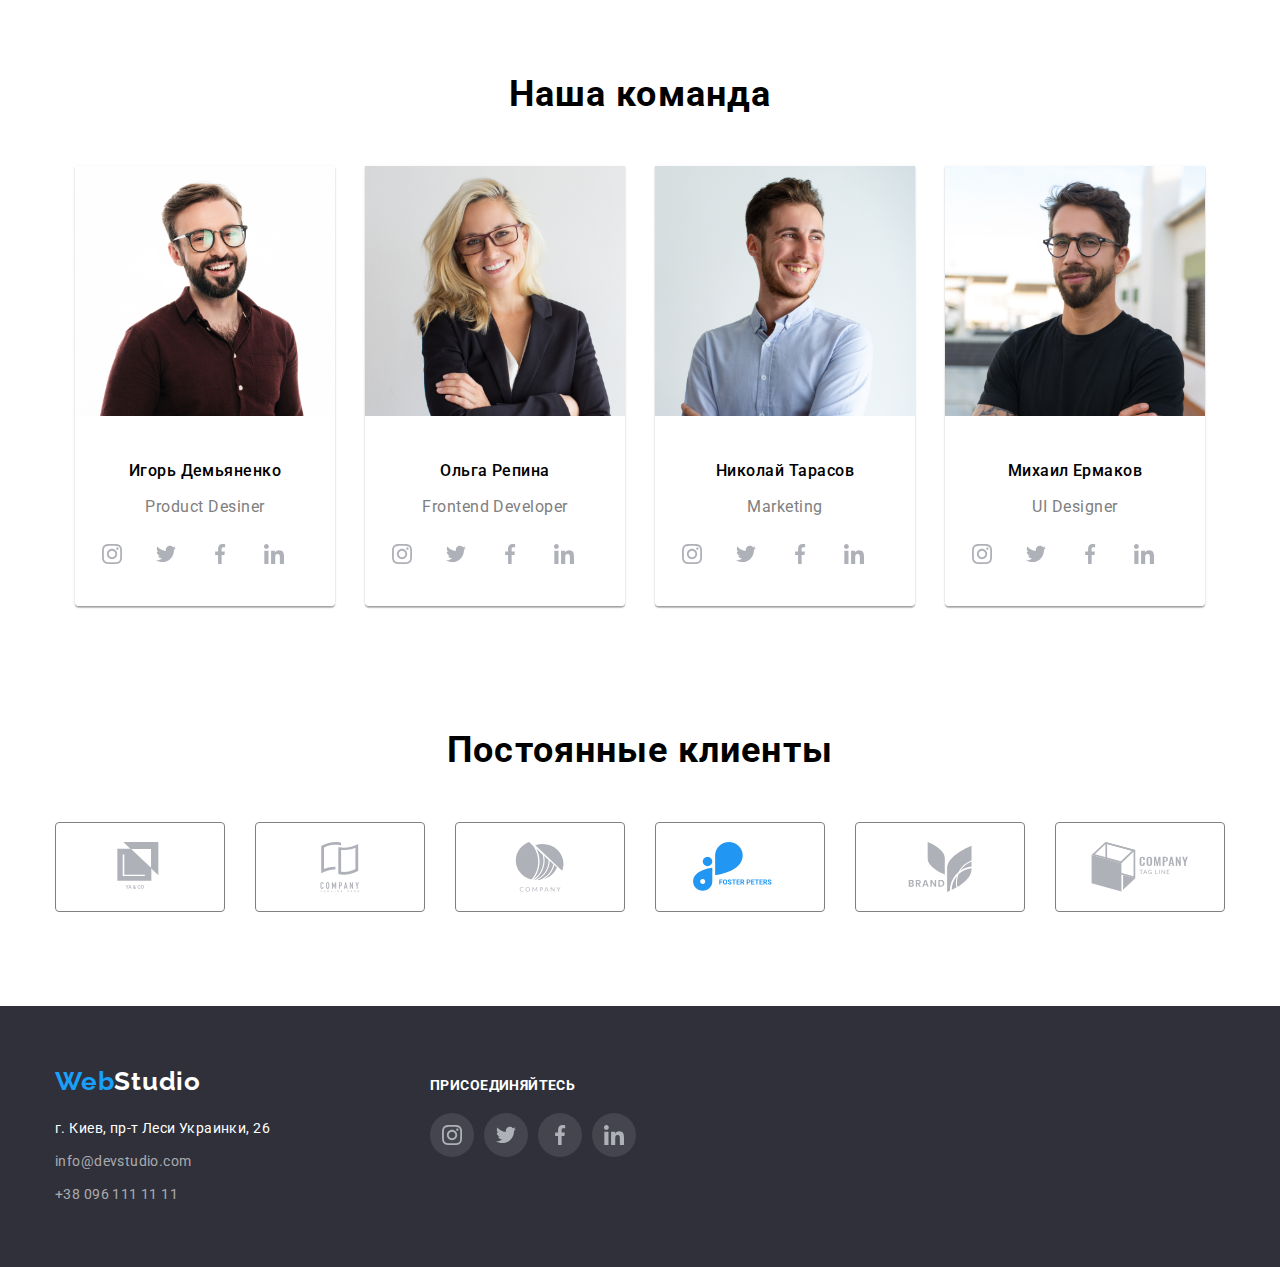
==== commit 2c7a7432: "correct" ====
--- a/index.html
+++ b/index.html
@@ -109,7 +109,7 @@
                 <h2 class="section-title">Наша команда</h2>
                 <ul class="our-comanda list">
                     <li class="our-comanda-item">
-                        <img src="./img/img.jpg" alt="Игорь Демьяненко" width="250">
+                        <img src="./img/img.jpg" alt="Игорь Демьяненко" width="260" height="270">
 
                         <div class="comanda-card">
 
@@ -154,7 +154,7 @@
                        </div>
                     </li>
                     <li class="our-comanda-item">
-                        <img src="./img/imgk.jpg" alt="Ольга Репина" width="250">
+                        <img src="./img/imgk.jpg" alt="Ольга Репина" width="260" height="270">
 
                         <div class="comanda-card">
 
@@ -199,7 +199,7 @@
                 </div>
                 </li>
                     <li class="our-comanda-item">
-                        <img src="./img/img (1).jpg" alt="Николай Тарасов" width="250">
+                        <img src="./img/img (1).jpg" alt="Николай Тарасов" width="260" height="270">
 
                         <div class="comanda-card" >
                         <h3 class="name">Николай Тарасов</h3>
@@ -243,7 +243,7 @@
                     </div>
                     </li>
                     <li class="our-comanda-item">
-                        <img src="./img/mi.jpg" alt="Михаил Ермаков" width="250">
+                        <img src="./img/mi.jpg" alt="Михаил Ермаков" width="260" height="270">
                         <div class="comanda-card">
                         <h3 class="name">Михаил Ермаков</h3>
                         <p class="profession">UI Designer</p>
--- a/style.css
+++ b/style.css
@@ -132,6 +132,13 @@
 }
 .our-comanda {
   display: flex;
+  justify-content: center;
+  align-items: center;
+  width: 1170px;
+  margin-right: auto;
+  margin-left: auto;
+  margin-top: 50px;
+  margin-block-end: 0px;
 }
 
 .our-comanda-item:not(:last-child) {
@@ -183,12 +190,15 @@
 }
 .name {
   color: var(--title-color);
+  font-style: normal;
   font-weight: 500;
   font-size: 16px;
-  line-height: 1.2;
+  line-height: 1.18;
   letter-spacing: 0.03em;
   margin-bottom: 10px;
-}
+  justify-content: center;
+}
+
 .profession {
   color: gray;
   font-weight: 400;
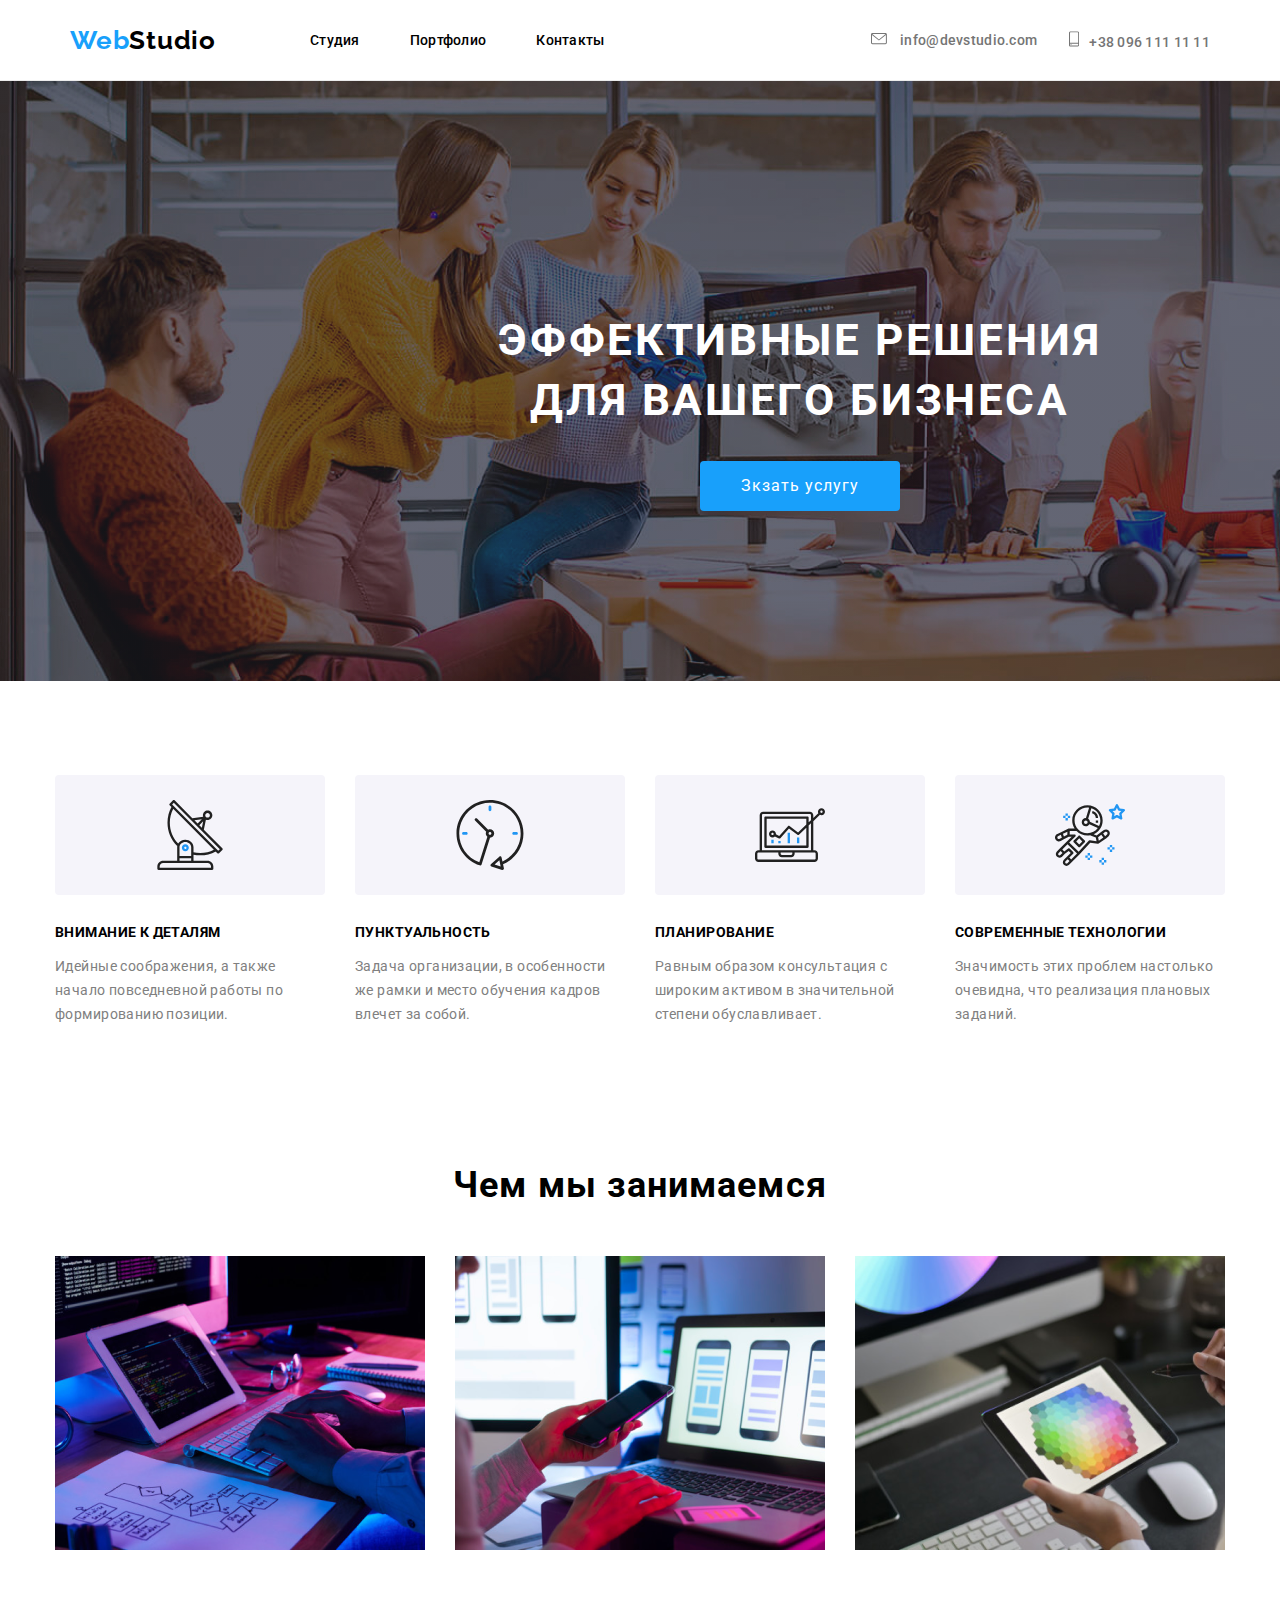
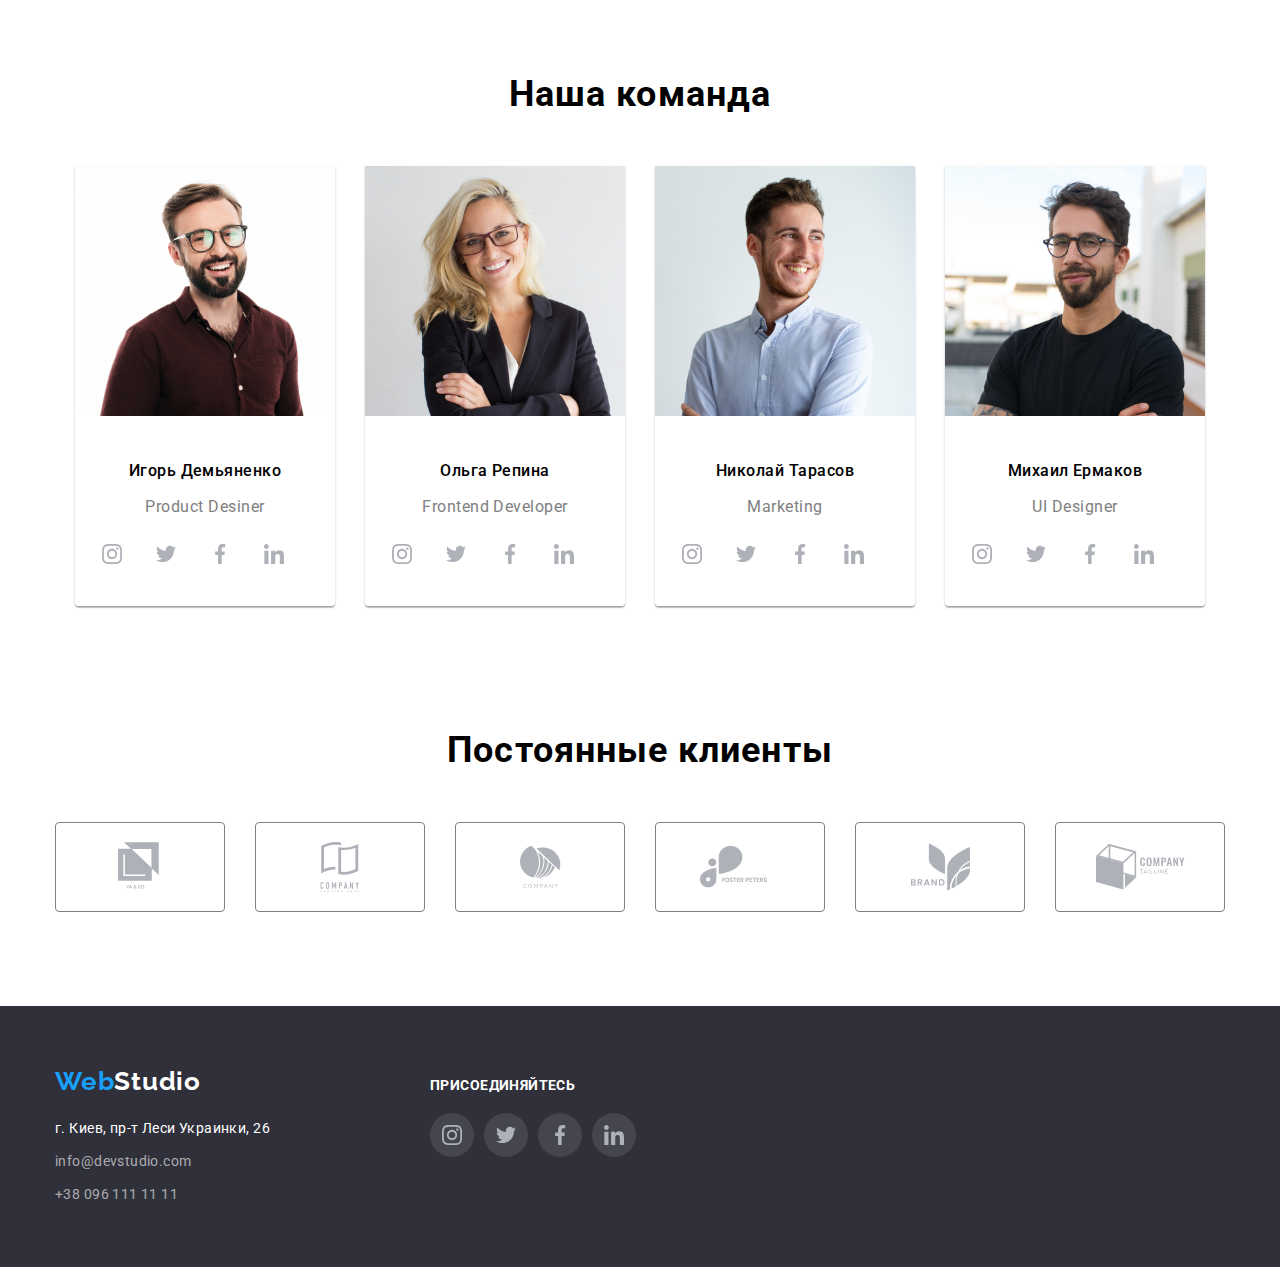
==== commit 7b48669b: "new cr" ====
--- a/index.html
+++ b/index.html
@@ -26,13 +26,13 @@
             
             <ul class="auth-nav list flex">
                 <li class="item">
-                    <a class="nav" href=""class="link"> 
+                    <a class="nav current" href=""class="link"> 
                         <svg class="envelop"> 
                             <use href="./img/icon/symbol-defs.svg#icon-envelope"></use>
                     </svg> info@devstudio.com </a></li>
                
                     <li class="item">
-                    <a class="nav" href=""class="link"> 
+                    <a class="nav current" href=""class="link"> 
                         <svg class="tel"> 
                         <use href="./img/icon/symbol-defs.svg#icon-smartphone"></use>
                     </svg>+38 096 111 11 11</a></li>
@@ -294,7 +294,7 @@
                     <ul class="clients">
                         <li class="clients-wrapper"> 
                             <a class="clients-icons" href="">
-                             <svg class="clients-icon"> 
+                             <svg class="clients-icon" width="45" height="50" > 
                                  <use href="./img/icon/symbol-defs.svg#icon-logo-1">
 
                         </use>
@@ -303,7 +303,7 @@
                         </li>
                         <li class="clients-wrapper"> 
                             <a class="clients-icons" href="">
-                             <svg class="clients-icon"> 
+                             <svg class="clients-icon" width="40" height="52"> 
                                  <use href="./img/icon/symbol-defs.svg#icon-logo-2">
 
                         </use>
@@ -312,7 +312,7 @@
                     </li>
                         <li class="clients-wrapper"> 
                             <a class="clients-icons" href="">
-                             <svg class="clients-icon"> 
+                             <svg class="clients-icon" width="41" height="43"> 
                                  <use href="./img/icon/symbol-defs.svg#icon-logo-3">
 
                         </use>
@@ -321,7 +321,7 @@
                     </li>
                         <li class="clients-wrapper"> 
                             <a class="clients-icons" href="">
-                             <svg class="clients-icon"> 
+                             <svg class="clients-icon" width="80" height="43"> 
                                  <use href="./img/icon/symbol-defs.svg#icon-logo-4">
 
                         </use>
@@ -330,7 +330,7 @@
                     </li>
                         <li class="clients-wrapper"> 
                             <a class="clients-icons" href="">
-                             <svg class="clients-icon"> 
+                             <svg class="clients-icon" width="59" height="47"> 
                                  <use href="./img/icon/symbol-defs.svg#icon-logo-5">
 
                         </use>
@@ -339,7 +339,7 @@
                     </li>
                         <li class="clients-wrapper"> 
                             <a class="clients-icons" href="">
-                             <svg class="clients-icon"> 
+                             <svg class="clients-icon"width="89" height="46" > 
                                  <use href="./img/icon/symbol-defs.svg#icon-logo-6">
 
                         </use>
--- a/style.css
+++ b/style.css
@@ -160,7 +160,7 @@
 .nav-link:focus,
 .contacts-link:hover,
 .contacts-link:focus,
-.nav-link.current,
+.nav-link.current:hover,
 .filter-button.current {
   color: var(--acent-color);
   text-decoration: none;
@@ -409,6 +409,7 @@
   text-decoration: none;
 }
 .picture-card-content {
+  border-top: 1px solid #eeeeee;
   border-right: 1px solid #eeeeee;
   border-bottom: 1px solid #eeeeee;
   border-left: 1px solid #eeeeee;
@@ -424,6 +425,7 @@
   padding-left: 10px;
   padding-top: 20px;
 }
+
 .picture-card-text {
   color: #8b8686;
   font-weight: 400px;
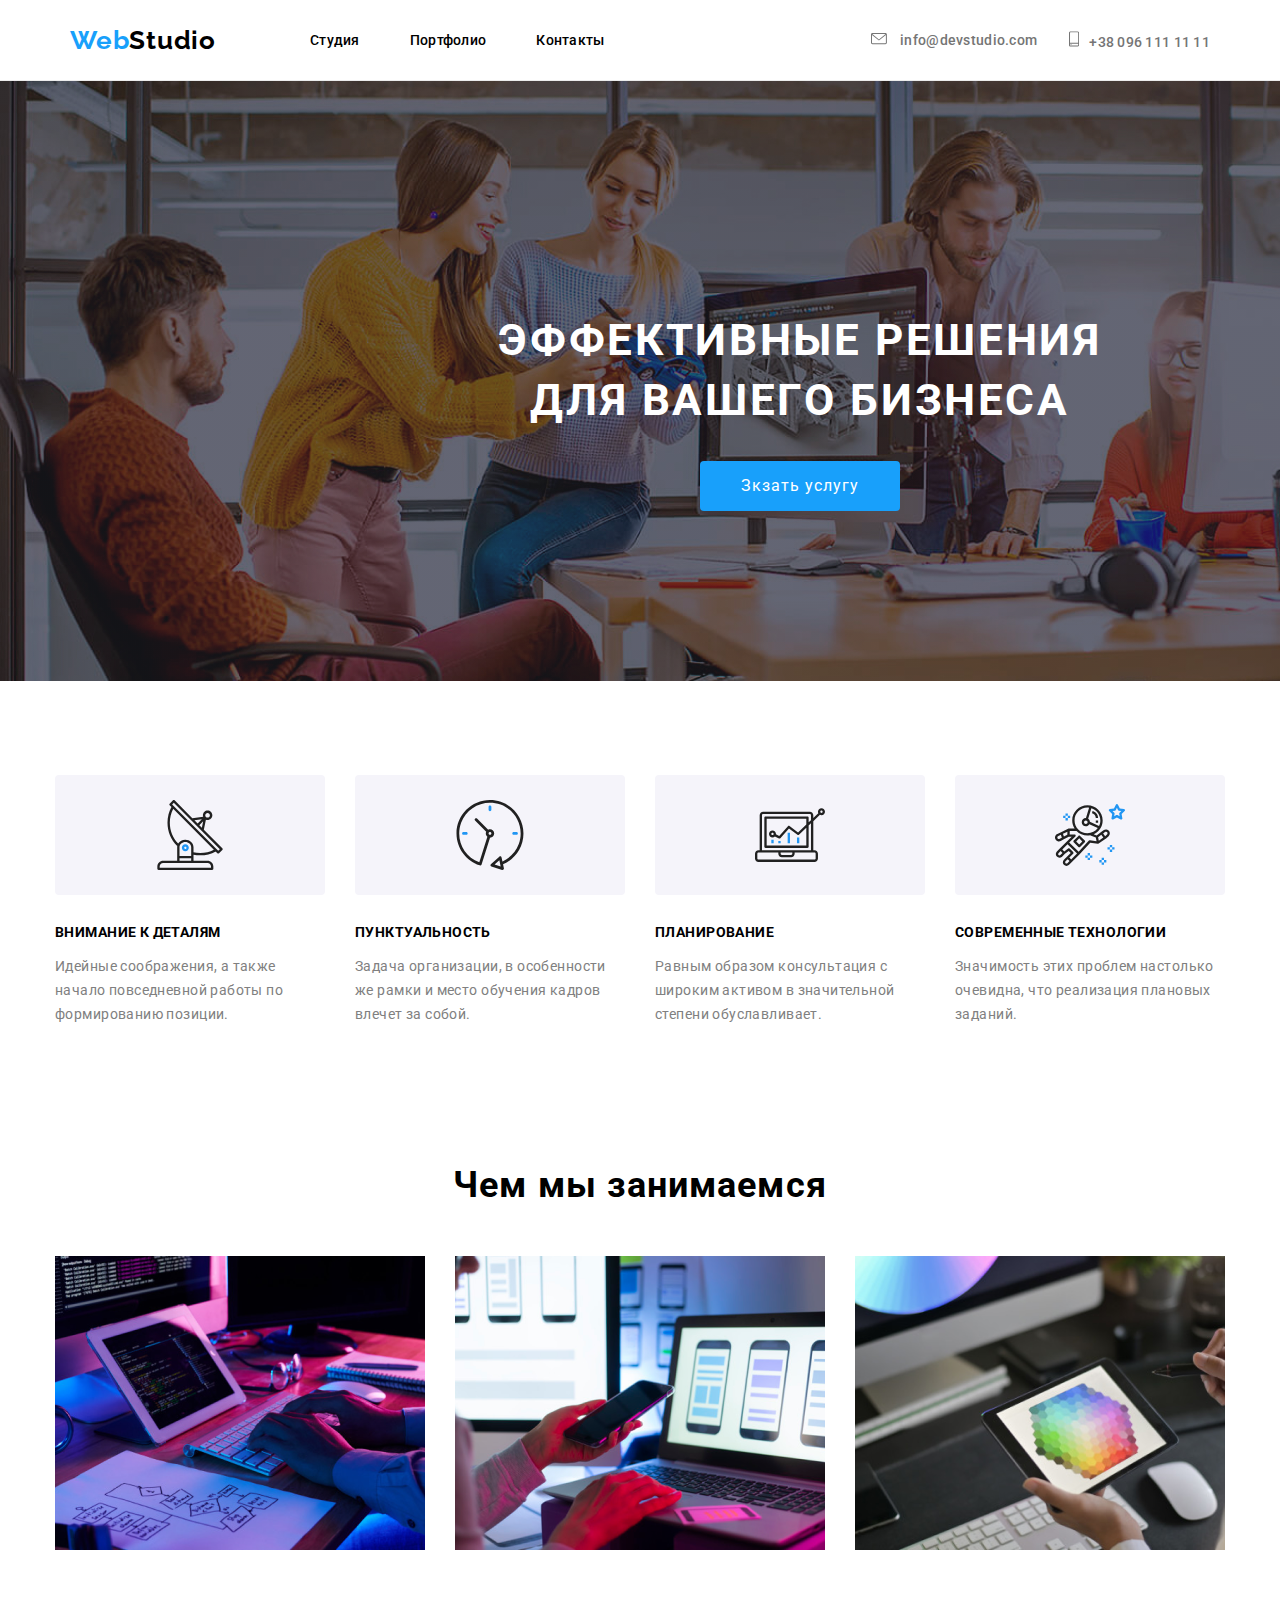
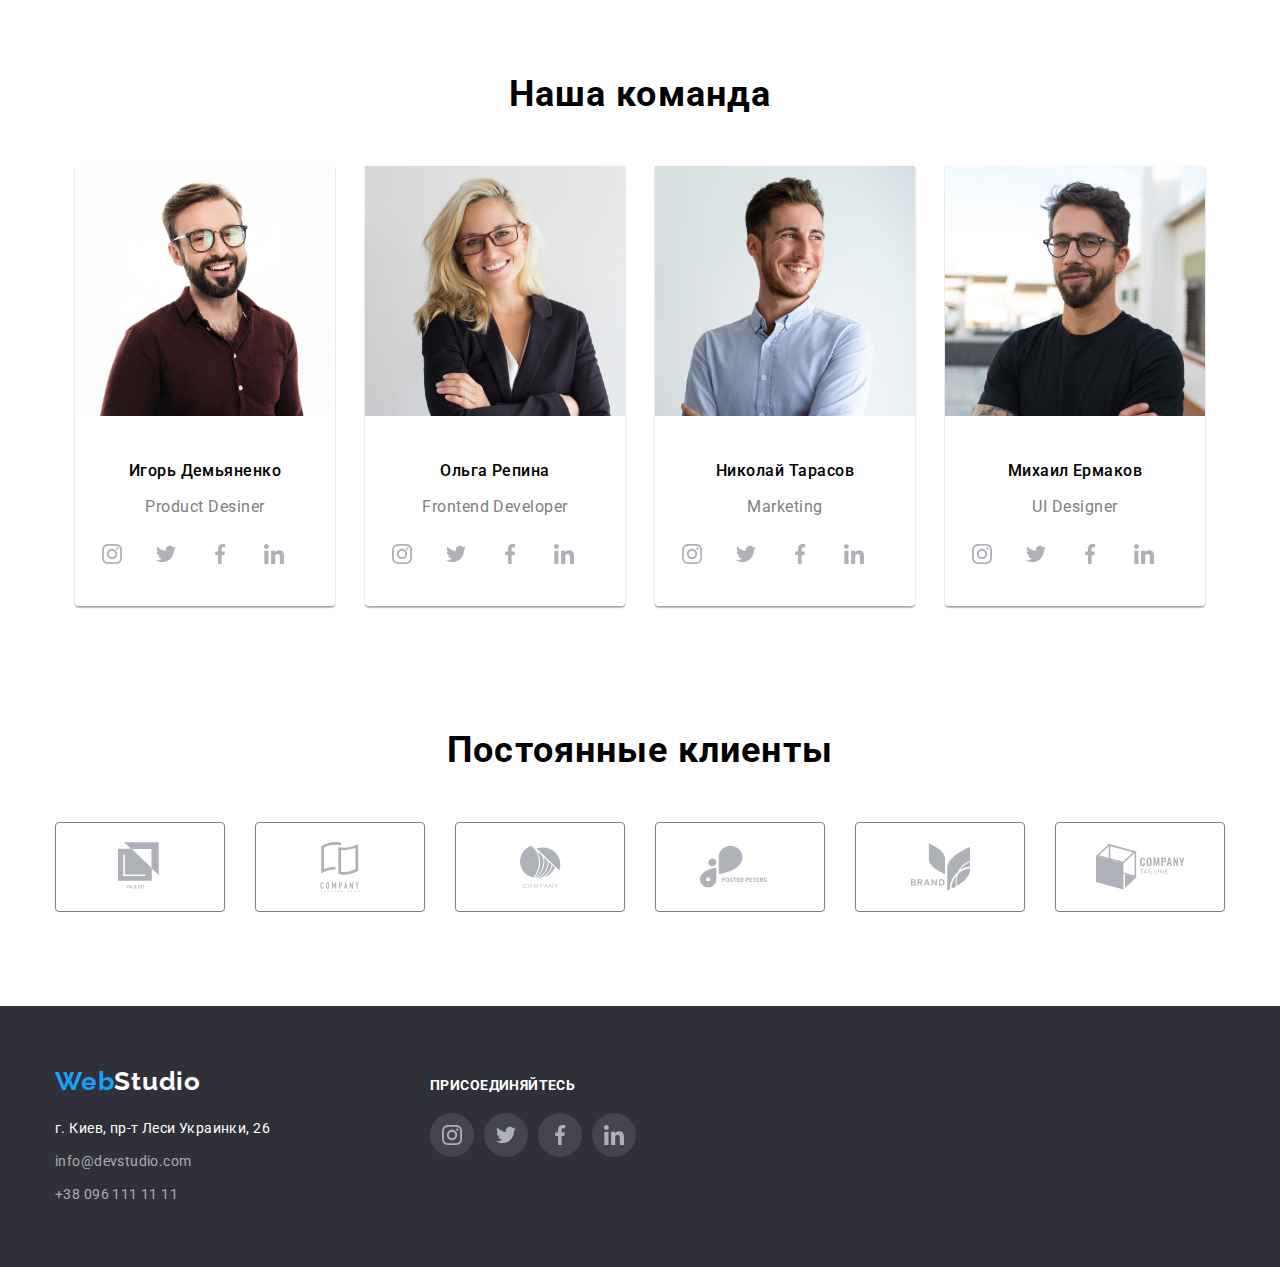
==== commit 62582a88: "commit new" ====
--- a/index.html
+++ b/index.html
@@ -26,13 +26,13 @@
             
             <ul class="auth-nav list flex">
                 <li class="item">
-                    <a class="nav current" href=""class="link"> 
+                    <a class="nav"href=""class="link"> 
                         <svg class="envelop"> 
                             <use href="./img/icon/symbol-defs.svg#icon-envelope"></use>
                     </svg> info@devstudio.com </a></li>
                
                     <li class="item">
-                    <a class="nav current" href=""class="link"> 
+                    <a class="nav" href=""class="link"> 
                         <svg class="tel"> 
                         <use href="./img/icon/symbol-defs.svg#icon-smartphone"></use>
                     </svg>+38 096 111 11 11</a></li>
@@ -101,7 +101,7 @@
 
                      </li>
                      <li class="activiti-item"><img src="./img/img (1).png" alt="" width="370"></li>
-                                                 
+                                      
                 </ul> 
              </section>
             <section class="section">
--- a/style.css
+++ b/style.css
@@ -29,6 +29,7 @@
   margin: 0px;
   list-style: none;
 }
+
 .hero-container {
   width: 700px;
   text-align: center;
@@ -148,6 +149,7 @@
   box-shadow: 0px 1px 3px rgba(0, 0, 0, 0.12), 0px 1px 1px rgba(0, 0, 0, 0.14),
     0px 2px 1px rgba(0, 0, 0, 0.2);
   border-radius: 0px 0px 4px 4px;
+  background-color: #ffffff;
   overflow: hidden;
 }
 img {
@@ -158,6 +160,8 @@
 
 .nav-link:hover,
 .nav-link:focus,
+.nav:hover,
+.nav:focus,
 .contacts-link:hover,
 .contacts-link:focus,
 .nav-link.current:hover,
@@ -165,7 +169,6 @@
   color: var(--acent-color);
   text-decoration: none;
 }
-
 .flex {
   display: flex;
   align-items: center;
@@ -333,12 +336,14 @@
   flex-wrap: wrap;
   display: flex;
 }
+.picture-card:hover {
+  display: block;
+  box-shadow: 0px 1px 1px rgba(0, 0, 0, 0.12), 0px 4px 4px rgba(0, 0, 0, 0.06),
+    1px 4px 6px rgba(0, 0, 0, 0.16);
+}
 .picture-card {
-  display: block;
-  margin-right: 30px;
-  margin-bottom: 30px;
-}
-
+  margin-top: 30px;
+}
 .picture-card:not(:nth-child(3n)) {
   margin-right: 30px;
 }
@@ -387,7 +392,10 @@
   line-height: 1.5;
   letter-spacing: 0.03em;
 }
-
+.contact-link:hover,
+.contact-link:focus {
+  color: #18a0fb;
+}
 .filter-item:not(:last-child) {
   margin-right: 8px;
 }
@@ -405,7 +413,9 @@
   color: #000;
 }
 
-.filter-button {
+.filter-button:hover,
+.filter-button:focus {
+  color: #18a0fb;
   text-decoration: none;
 }
 .picture-card-content {
@@ -419,20 +429,20 @@
 .picture-card-title {
   color: var(--title-color);
   font-weight: 700;
-  font-size: 18px;
+  font-size: 16px;
   line-height: 2;
   letter-spacing: 0.06em;
-  padding-left: 10px;
+  padding-left: 24px;
   padding-top: 20px;
 }
 
 .picture-card-text {
-  color: #8b8686;
-  font-weight: 400px;
-  font-size: 16px;
+  font-weight: 400;
+  font-size: 18px;
   line-height: 1.87;
   padding-left: 24px;
   padding-bottom: 20px;
+  color: #8b8686;
 }
 div {
   display: block;
@@ -457,15 +467,17 @@
   height: 16px;
   margin-right: 10px;
   align-items: center;
-  fill: currentColor;
-}
+}
+
 .envelop {
   display: inline-flex;
   width: 16px;
   height: 12px;
   margin-right: 10px;
   align-items: center;
-  fill: currentColor;
+}
+.envelop {
+  fill: #a01515;
 }
 .icon-box {
   display: flex;
@@ -493,6 +505,7 @@
 .link-list:not(:last-child) {
   margin-right: 10px;
 }
+
 .link {
   display: flex;
   width: 44px;
@@ -614,10 +627,12 @@
   margin-right: 10px;
 }
 
-.social-icons-svg:hover {
-  fill: currentColor;
-}
-
-.list social-network:hover {
-  fill: aqua;
-}
+.social-icons-svg:hover,
+.social-icons-svg:focus {
+  cursor: pointer;
+  fill: #18a0fb;
+}
+
+a {
+  cursor: pointer;
+}
